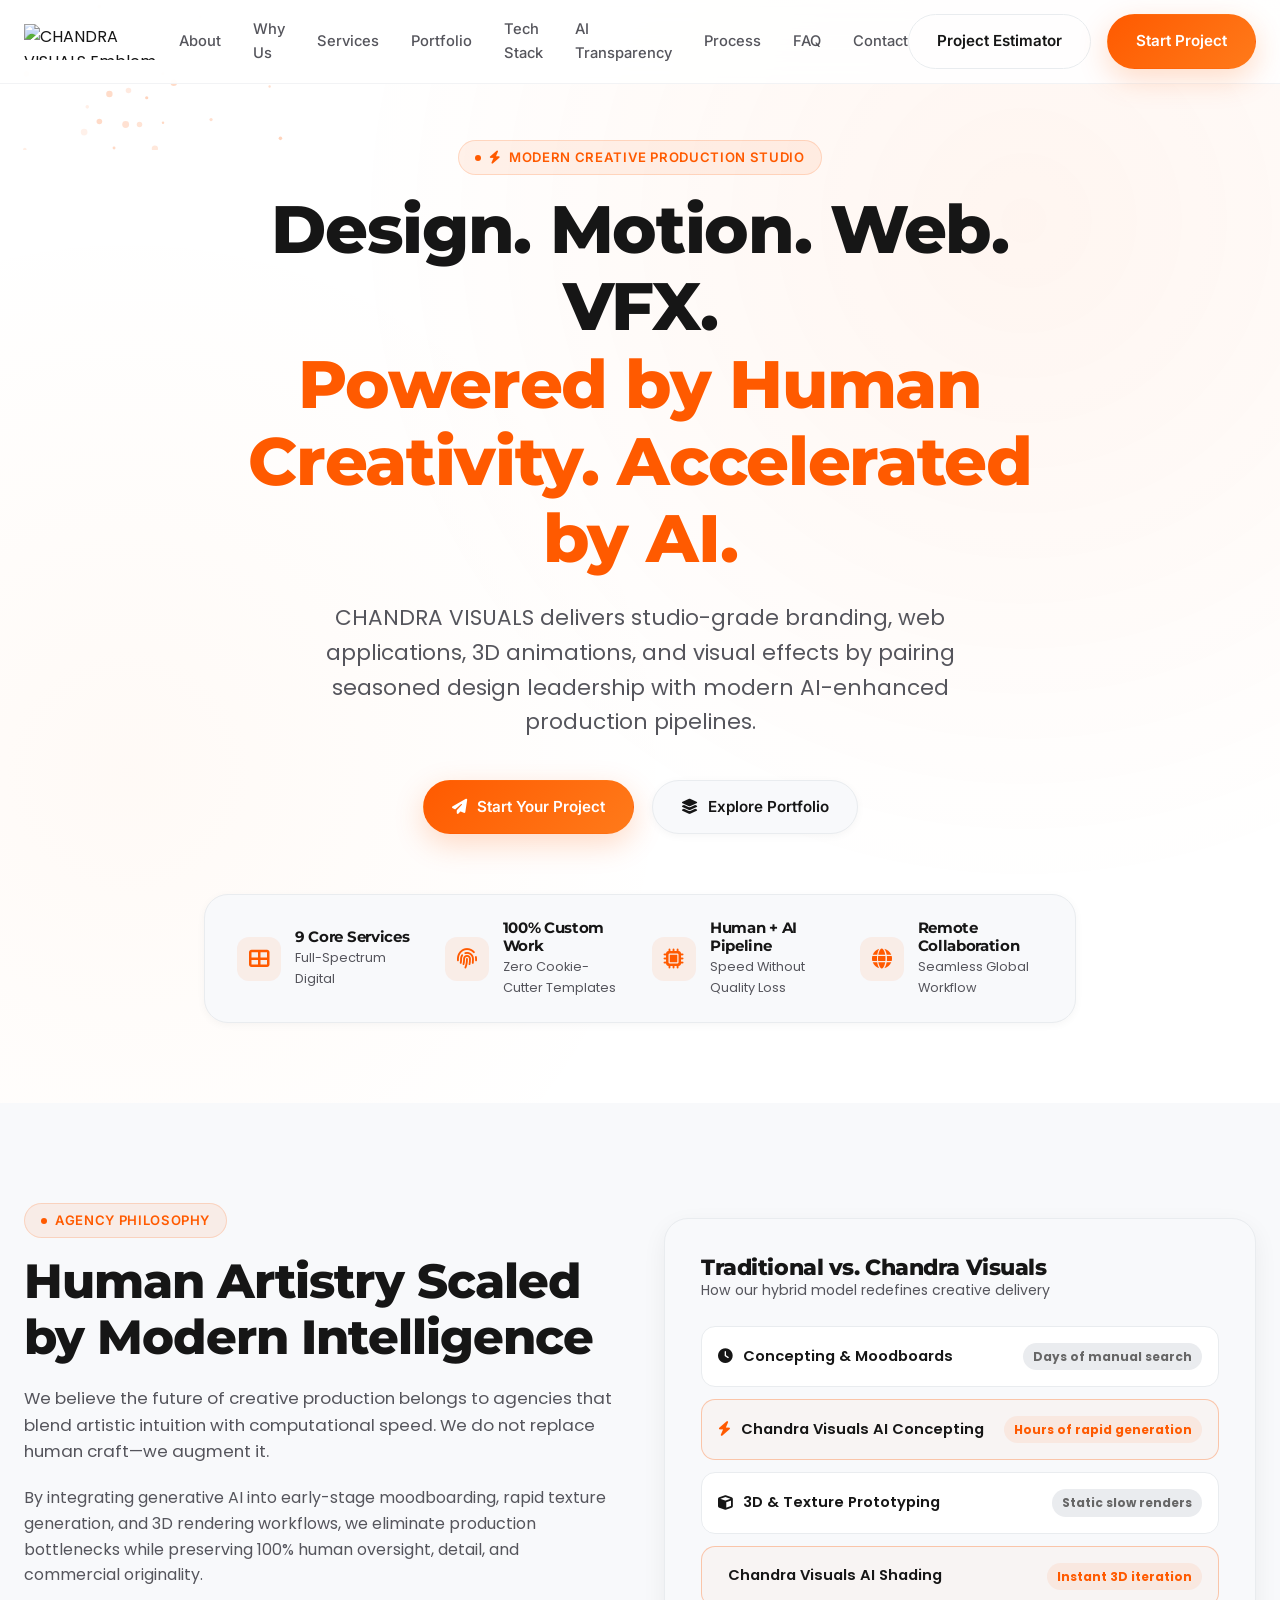
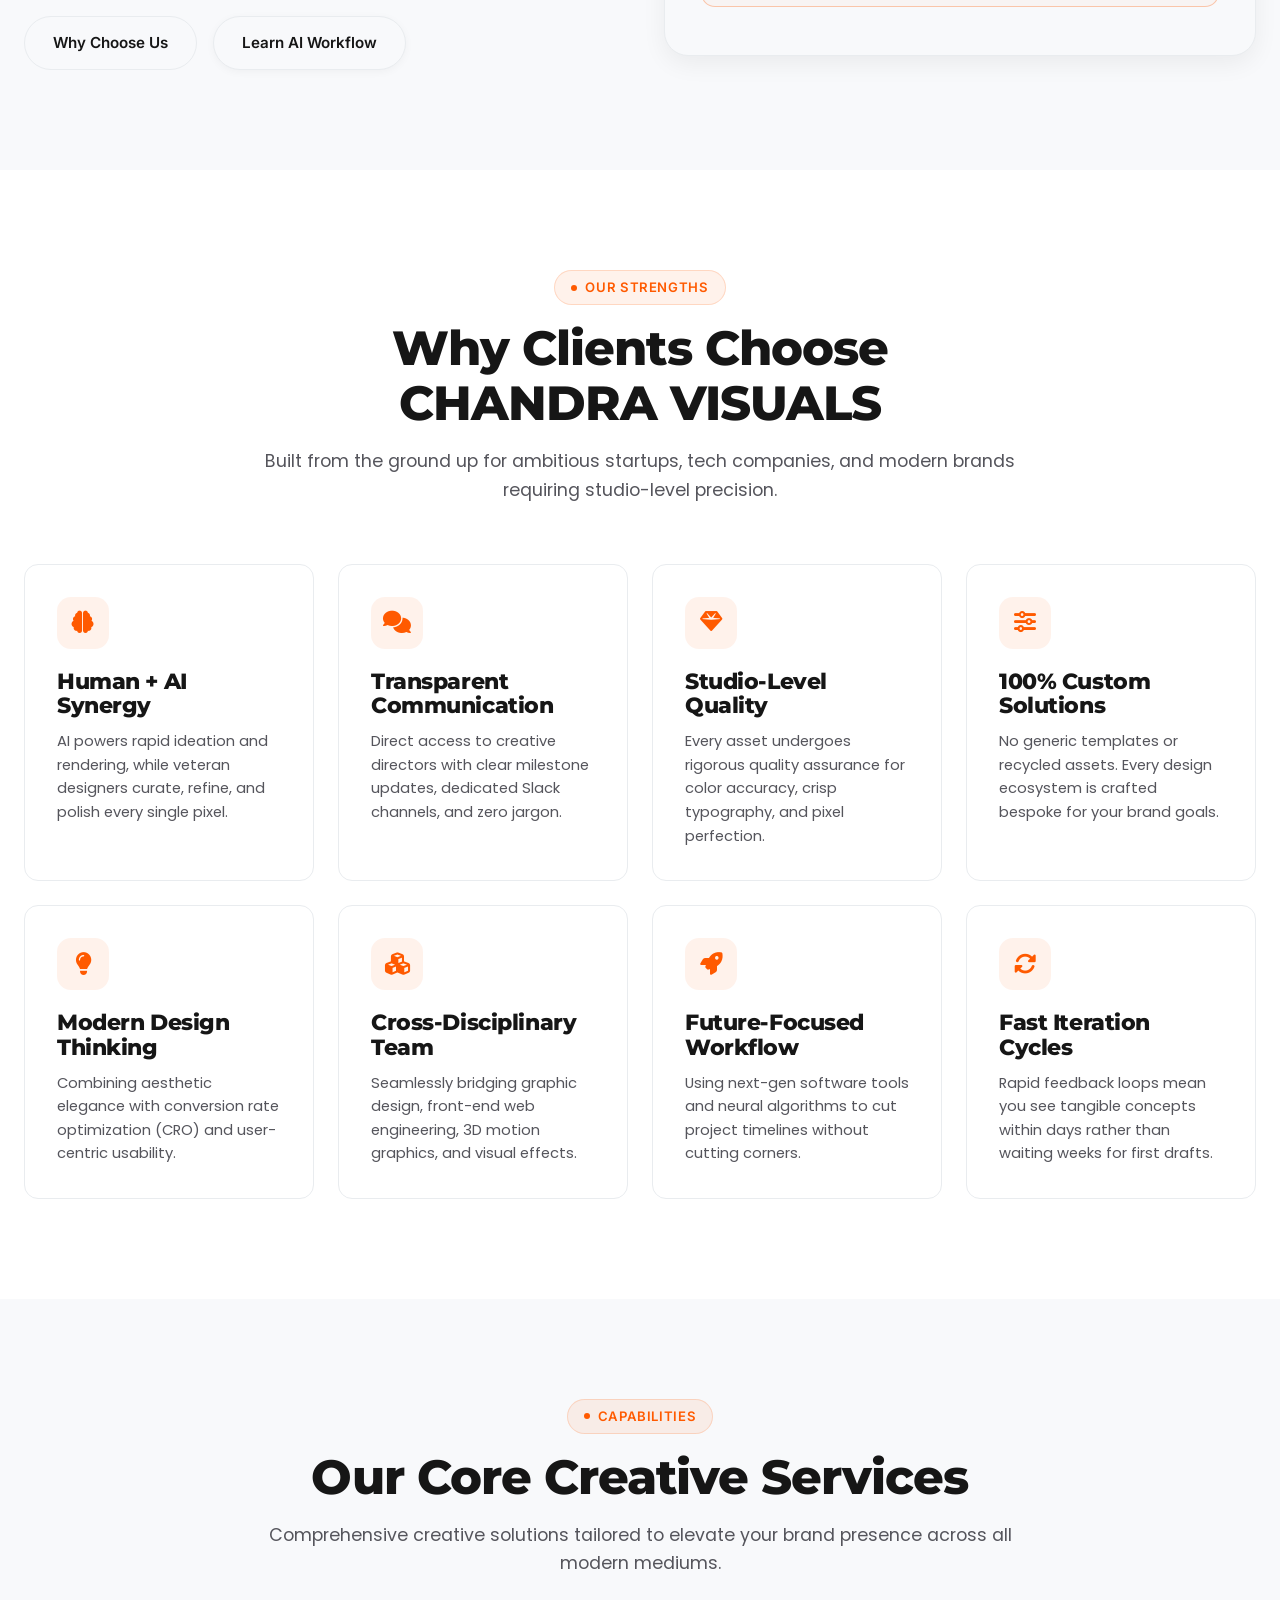
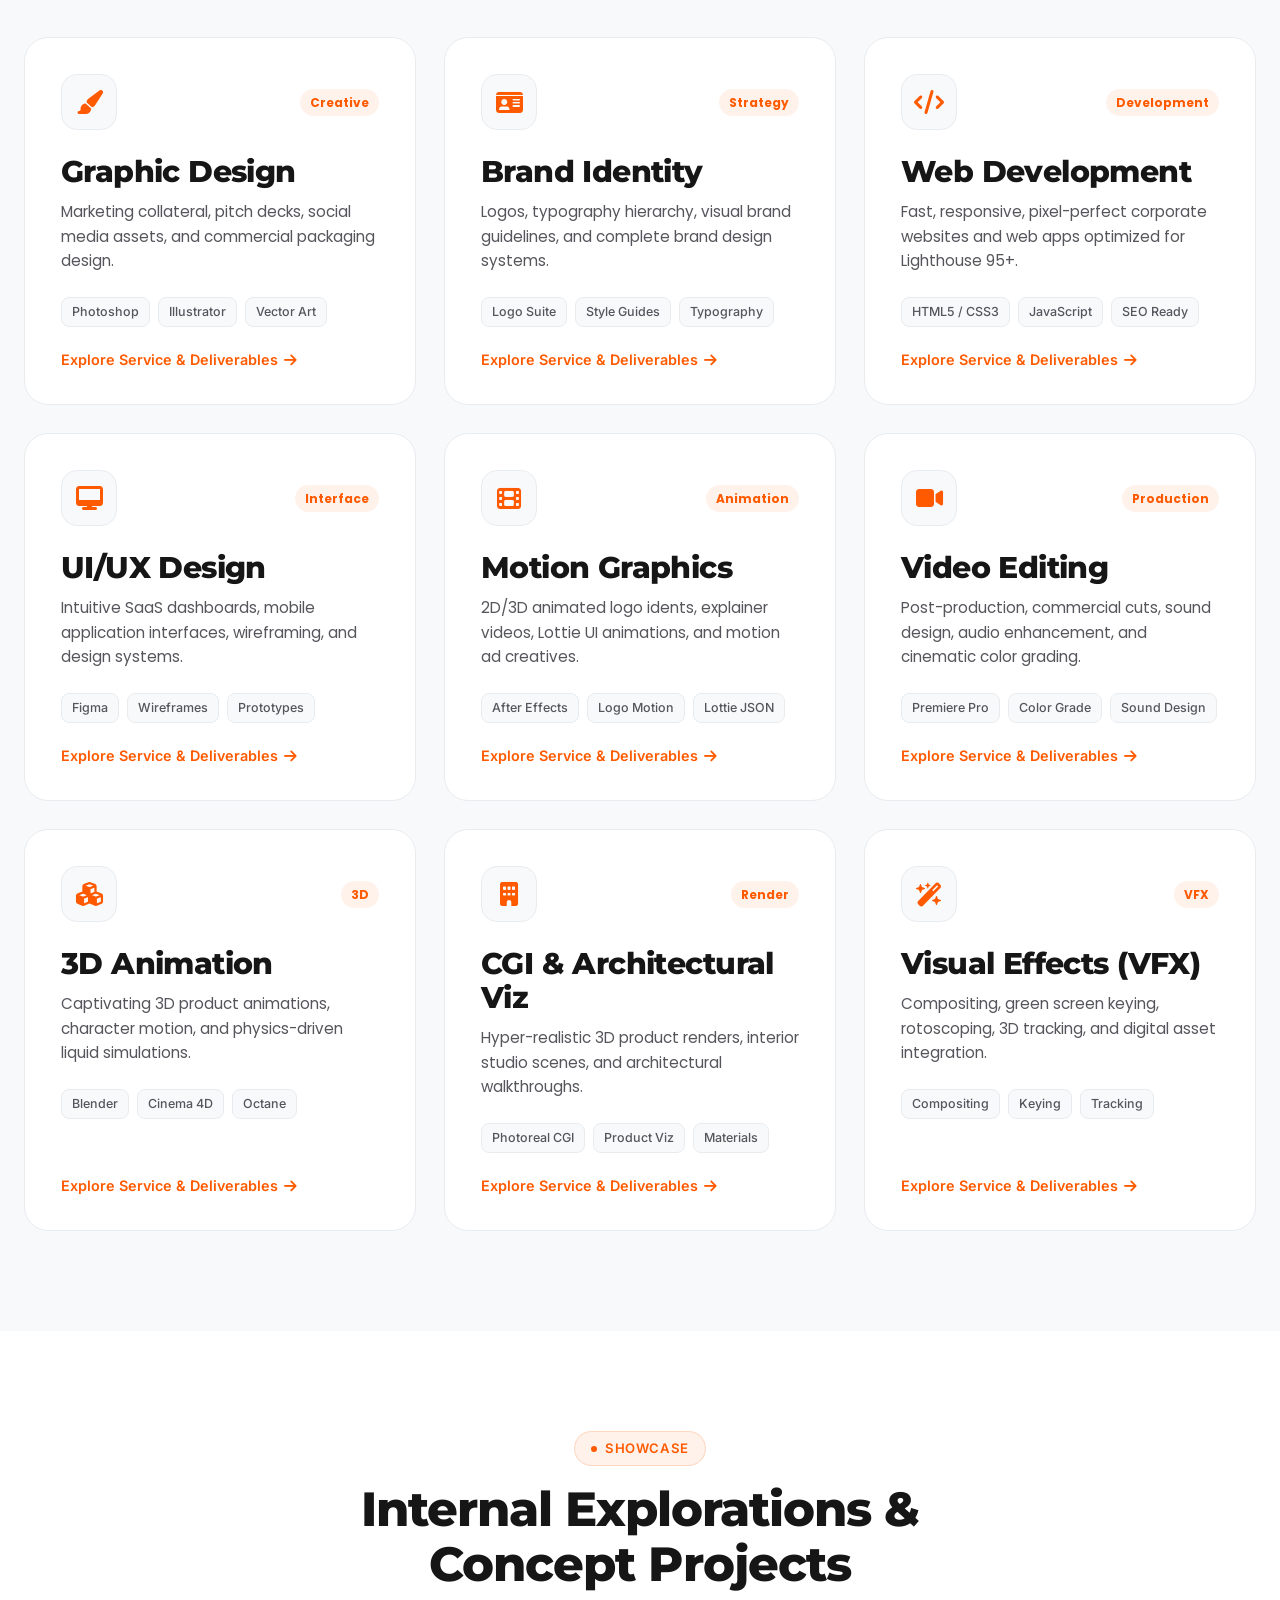
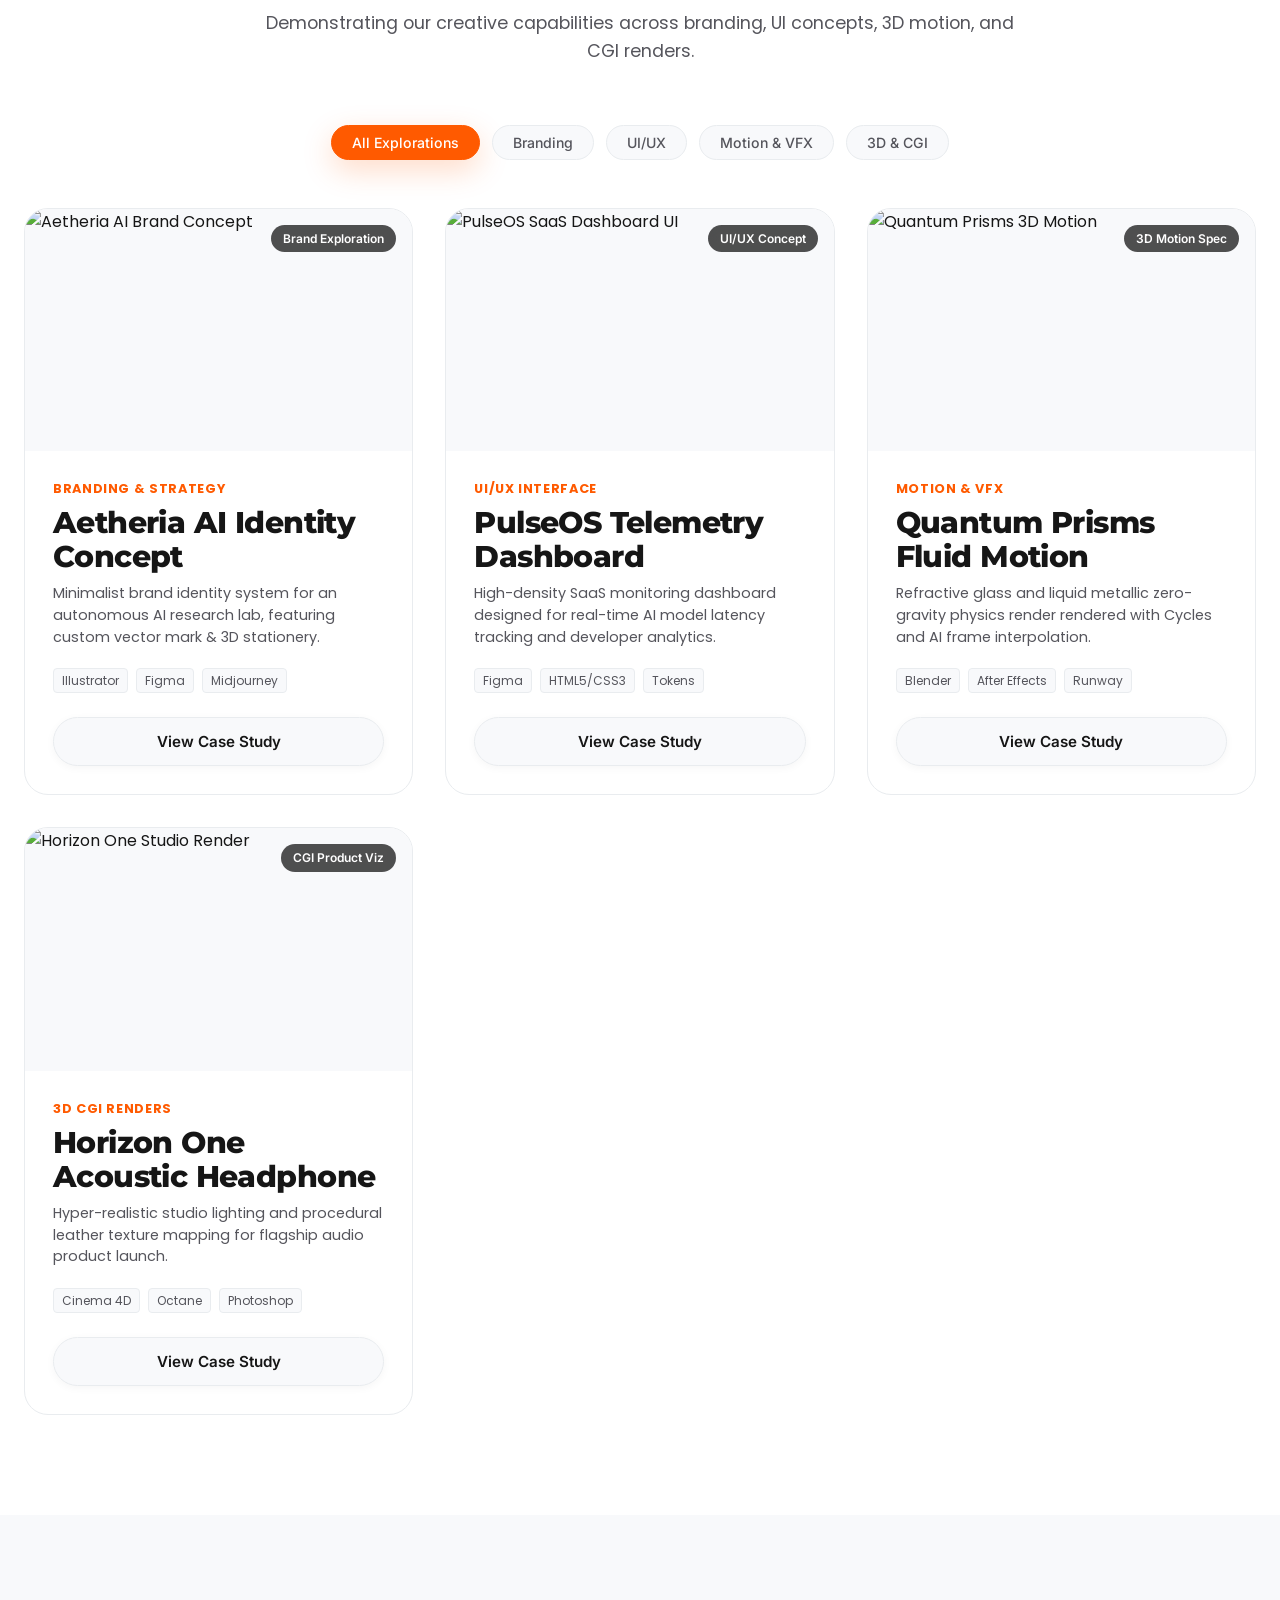
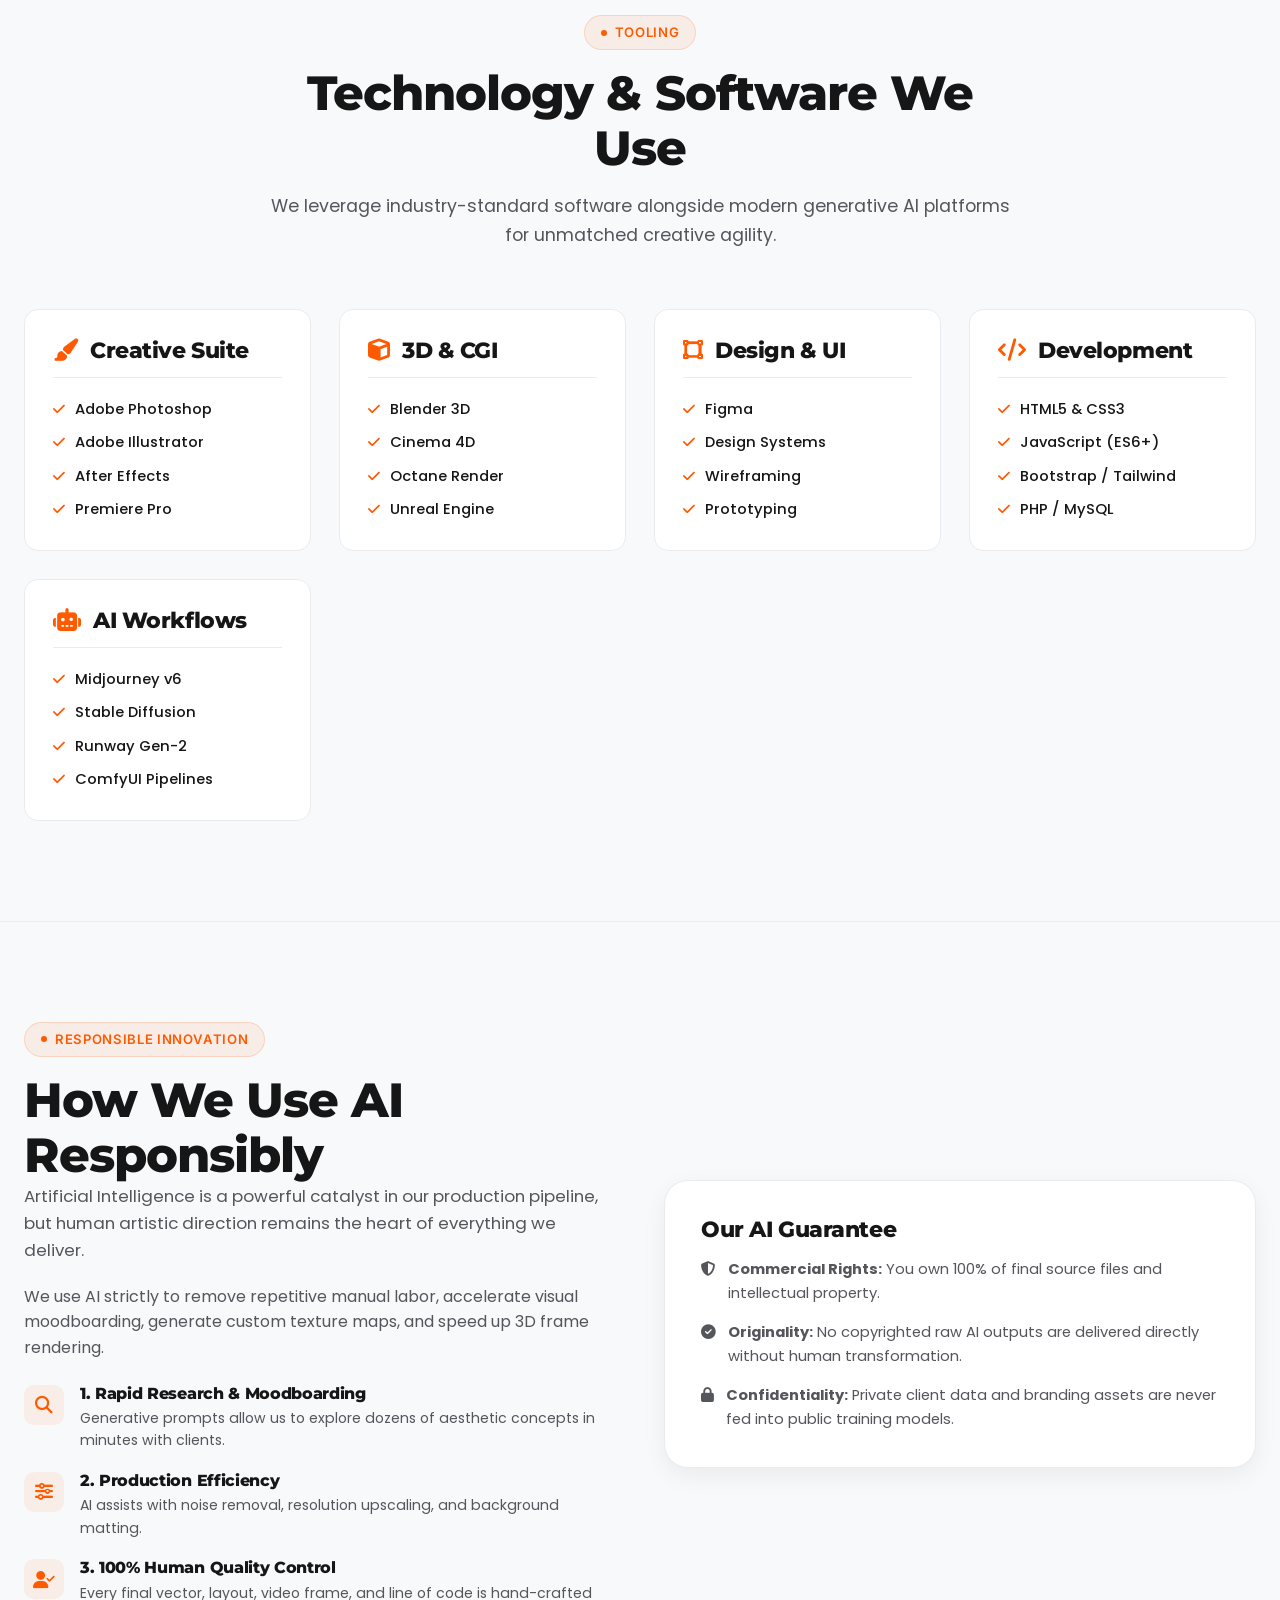
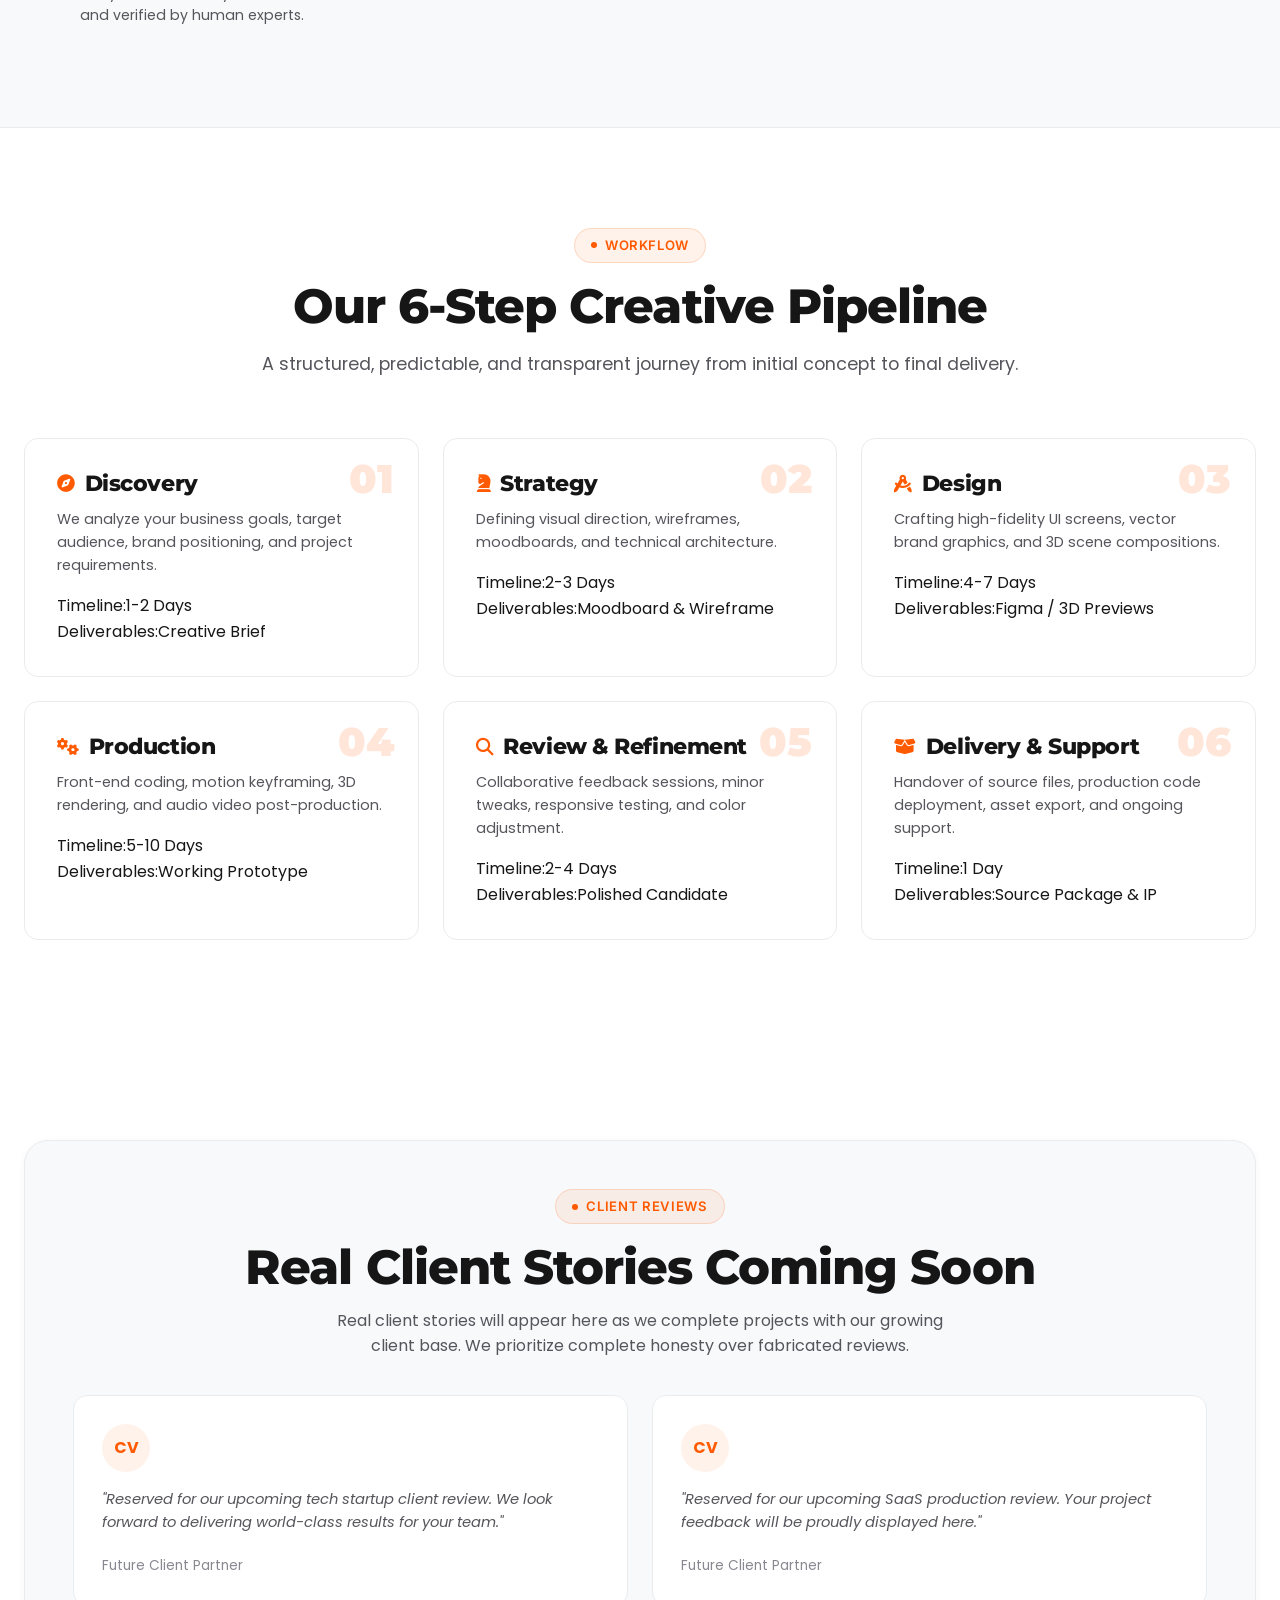
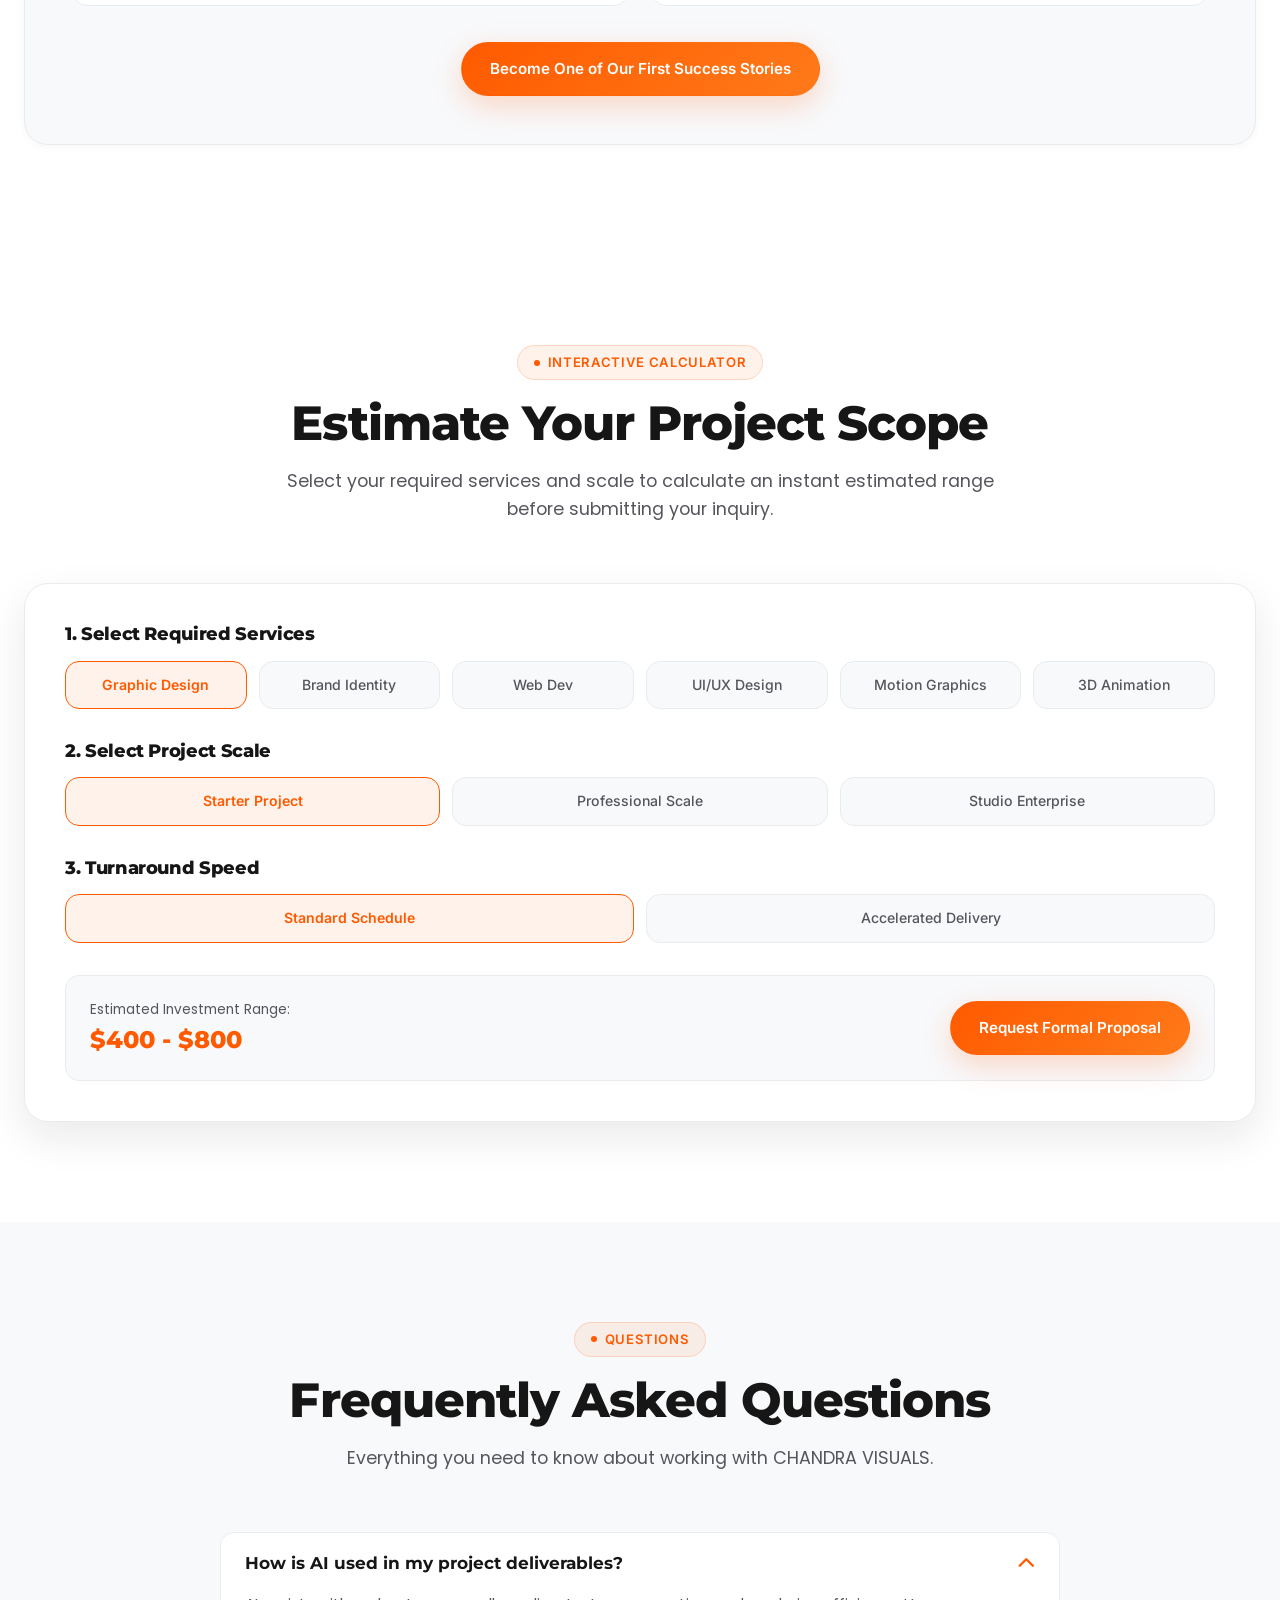
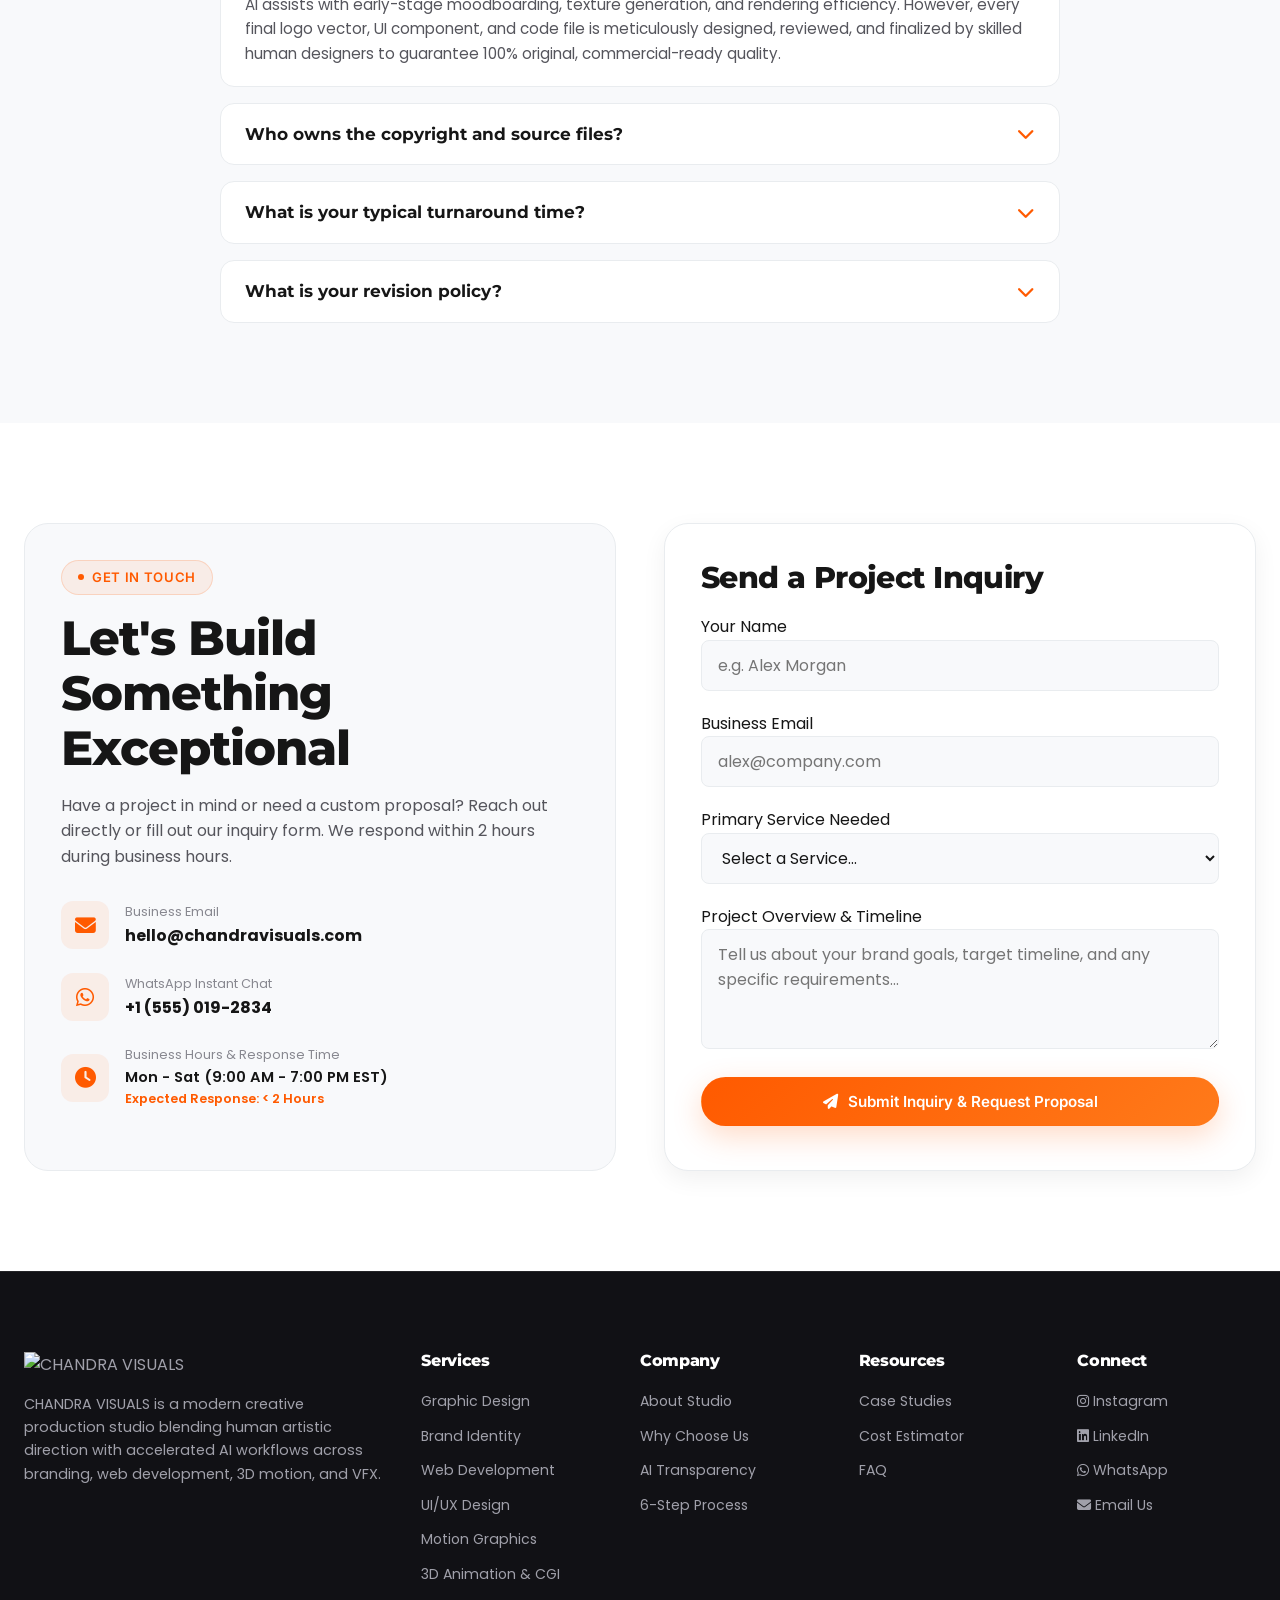
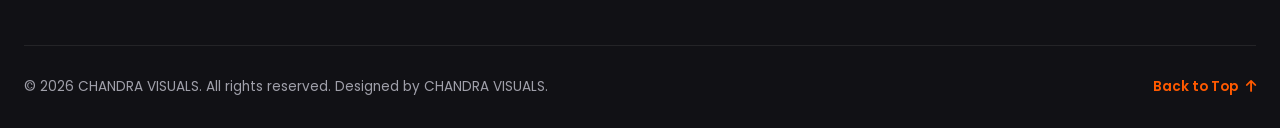
==== index.html @ 26864be1 "Add files via upload" ====
<!DOCTYPE html>
<html lang="en">
<head>
  <meta charset="UTF-8">
  <meta name="viewport" content="width=device-width, initial-scale=1.0">
  <title>CHANDRA VISUALS | Premium AI-Powered Creative Agency & Digital Production</title>
  <meta name="description" content="CHANDRA VISUALS is a modern creative production company combining human expertise with AI-enhanced workflows in Graphic Design, Branding, Web Development, UI/UX, Motion Graphics, Video Editing, 3D Animation, CGI, and VFX.">
  <meta name="keywords" content="Creative Agency, AI Creative Studio, Graphic Design, Brand Identity, Web Development, UI UX Design, Motion Graphics, 3D Animation, CGI, VFX">
  <meta name="author" content="CHANDRA VISUALS">

  <!-- Open Graph / Social Meta -->
  <meta property="og:type" content="website">
  <meta property="og:title" content="CHANDRA VISUALS | Premium AI-Powered Creative Studio">
  <meta property="og:description" content="Design. Motion. Web. VFX. Powered by Human Creativity. Accelerated by AI.">
  <meta property="og:url" content="https://chandravisuals.com/">

  <!-- FontAwesome Icons -->
  <link rel="stylesheet" href="https://cdnjs.cloudflare.com/ajax/libs/font-awesome/6.5.1/css/all.min.css">
  
  <!-- Main Stylesheet -->
  <link rel="stylesheet" href="styles.css">

  <!-- Schema.org Structured Data -->
  <script type="application/ld+json">
  {
    "@context": "https://schema.org",
    "@type": "ProfessionalService",
    "name": "CHANDRA VISUALS",
    "url": "https://chandravisuals.com/",
    "logo": "logo/chandra_visuals_logo_emblem.svg",
    "description": "Modern AI-powered creative agency specializing in Branding, Graphic Design, Web Development, UI/UX, Motion Graphics, Video Editing, 3D Animation, CGI, and VFX.",
    "sameAs": [
      "https://instagram.com/chandravisuals",
      "https://linkedin.com/company/chandravisuals"
    ]
  }
  </script>
</head>
<body>

  <!-- Branded Preloader -->
  <div id="preloader">
    <div class="preloader-logo">
      <img src="logo/chandra_visuals_logo_horizontal.svg" alt="CHANDRA VISUALS" height="42">
    </div>
    <div class="preloader-spinner"></div>
    <p class="preloader-msg">Crafting Visual Excellence...</p>
  </div>

  <!-- Header & Navigation Bar -->
  <header class="navbar">
    <div class="container nav-container">
      <!-- Logo Only (Emblem Icon - No Wordmark) -->
      <a href="#hero" class="brand-logo" aria-label="CHANDRA VISUALS Home">
        <img src="logo/chandra_visuals_logo_emblem.svg" alt="CHANDRA VISUALS Emblem" height="40">
      </a>
      <nav class="nav-links">
        <a href="#about" class="nav-link">About</a>
        <a href="#why-us" class="nav-link">Why Us</a>
        <a href="#services" class="nav-link">Services</a>
        <a href="#portfolio" class="nav-link">Portfolio</a>
        <a href="#tech-stack" class="nav-link">Tech Stack</a>
        <a href="#ai-workflow" class="nav-link">AI Transparency</a>
        <a href="#process" class="nav-link">Process</a>
        <a href="#faq" class="nav-link">FAQ</a>
        <a href="#contact" class="nav-link">Contact</a>
      </nav>
      <div class="nav-actions">
        <a href="#estimator" class="btn btn-outline">Project Estimator</a>
        <a href="#contact" class="btn btn-primary">Start Project</a>
        <button class="mobile-toggle" aria-label="Toggle Navigation Menu">
          <i class="fas fa-bars"></i>
        </button>
      </div>
    </div>
  </header>

  <!-- Mobile Drawer -->
  <div class="mobile-drawer">
    <div class="drawer-content">
      <div class="drawer-header">
        <img src="logo/chandra_visuals_logo_emblem.svg" alt="CHANDRA VISUALS Emblem" height="36">
        <button class="drawer-close" aria-label="Close Menu">&times;</button>
      </div>
      <div class="drawer-nav">
        <a href="#hero">Home</a>
        <a href="#about">About Studio</a>
        <a href="#services">Services</a>
        <a href="#portfolio">Portfolio & Case Studies</a>
        <a href="#tech-stack">Technology We Use</a>
        <a href="#why-us">Why Choose Us</a>
        <a href="#ai-workflow">AI & Human Workflow</a>
        <a href="#process">6-Step Process</a>
        <a href="#estimator">Cost Estimator</a>
        <a href="#faq">FAQ</a>
        <a href="#contact">Contact Us</a>
      </div>
      <div>
        <a href="#contact" class="btn btn-primary" style="width:100%;">Book Discovery Call</a>
      </div>
    </div>
  </div>

  <!-- Hero Section -->
  <section id="hero" class="hero-section">
    <canvas id="heroCanvas" class="hero-canvas"></canvas>
    <div class="container hero-content">
      <span class="section-tag"><i class="fas fa-bolt me-1"></i> Modern Creative Production Studio</span>
      <h1 class="hero-title">
        Design. Motion. Web. VFX.
        <span class="headline-accent">Powered by Human Creativity. Accelerated by AI.</span>
      </h1>
      <p class="hero-subtitle">
        CHANDRA VISUALS delivers studio-grade branding, web applications, 3D animations, and visual effects by pairing seasoned design leadership with modern AI-enhanced production pipelines.
      </p>
      <div class="hero-ctas">
        <a href="#contact" class="btn btn-primary"><i class="fas fa-paper-plane"></i> Start Your Project</a>
        <a href="#portfolio" class="btn btn-secondary"><i class="fas fa-layer-group"></i> Explore Portfolio</a>
      </div>

      <!-- Authentic Operational Highlights Bar -->
      <div class="highlights-bar">
        <div class="highlight-item">
          <div class="highlight-icon"><i class="fas fa-th-large"></i></div>
          <div class="highlight-text">
            <h5>9 Core Services</h5>
            <p>Full-Spectrum Digital</p>
          </div>
        </div>
        <div class="highlight-item">
          <div class="highlight-icon"><i class="fas fa-fingerprint"></i></div>
          <div class="highlight-text">
            <h5>100% Custom Work</h5>
            <p>Zero Cookie-Cutter Templates</p>
          </div>
        </div>
        <div class="highlight-item">
          <div class="highlight-icon"><i class="fas fa-microchip"></i></div>
          <div class="highlight-text">
            <h5>Human + AI Pipeline</h5>
            <p>Speed Without Quality Loss</p>
          </div>
        </div>
        <div class="highlight-item">
          <div class="highlight-icon"><i class="fas fa-globe"></i></div>
          <div class="highlight-text">
            <h5>Remote Collaboration</h5>
            <p>Seamless Global Workflow</p>
          </div>
        </div>
      </div>
    </div>
  </section>

  <!-- Company Intro & Philosophy -->
  <section id="about" style="background:var(--surface);">
    <div class="container">
      <div class="intro-grid">
        <div>
          <span class="section-tag">Agency Philosophy</span>
          <h2 style="margin-bottom:20px;">Human Artistry Scaled by Modern Intelligence</h2>
          <p style="color:var(--text-secondary); margin-bottom:20px; font-size:1.05rem;">
            We believe the future of creative production belongs to agencies that blend artistic intuition with computational speed. We do not replace human craft—we augment it.
          </p>
          <p style="color:var(--text-secondary); margin-bottom:28px;">
            By integrating generative AI into early-stage moodboarding, rapid texture generation, and 3D rendering workflows, we eliminate production bottlenecks while preserving 100% human oversight, detail, and commercial originality.
          </p>
          <div style="display:flex; gap:16px; flex-wrap:wrap;">
            <a href="#why-us" class="btn btn-outline">Why Choose Us</a>
            <a href="#ai-workflow" class="btn btn-secondary">Learn AI Workflow</a>
          </div>
        </div>
        <div class="intro-card-comparison">
          <div class="comparison-header">
            <h4>Traditional vs. Chandra Visuals</h4>
            <p style="color:var(--text-secondary); font-size:0.88rem;">How our hybrid model redefines creative delivery</p>
          </div>
          <div class="comparison-row">
            <div class="comparison-label">
              <i class="fas fa-clock text-muted"></i>
              <span>Concepting & Moodboards</span>
            </div>
            <span class="badge-tag old">Days of manual search</span>
          </div>
          <div class="comparison-row highlighted">
            <div class="comparison-label">
              <i class="fas fa-bolt" style="color:var(--primary)"></i>
              <span>Chandra Visuals AI Concepting</span>
            </div>
            <span class="badge-tag new">Hours of rapid generation</span>
          </div>
          <div class="comparison-row">
            <div class="comparison-label">
              <i class="fas fa-cube text-muted"></i>
              <span>3D & Texture Prototyping</span>
            </div>
            <span class="badge-tag old">Static slow renders</span>
          </div>
          <div class="comparison-row highlighted">
            <div class="comparison-label">
              <i class="fas fa-sparkles" style="color:var(--primary)"></i>
              <span>Chandra Visuals AI Shading</span>
            </div>
            <span class="badge-tag new">Instant 3D iteration</span>
          </div>
        </div>
      </div>
    </div>
  </section>

  <!-- Why Choose CHANDRA VISUALS -->
  <section id="why-us">
    <div class="container">
      <div class="section-header">
        <span class="section-tag">Our Strengths</span>
        <h2>Why Clients Choose CHANDRA VISUALS</h2>
        <p>Built from the ground up for ambitious startups, tech companies, and modern brands requiring studio-level precision.</p>
      </div>

      <div class="why-grid">
        <div class="why-card">
          <div class="why-icon"><i class="fas fa-brain"></i></div>
          <h4>Human + AI Synergy</h4>
          <p>AI powers rapid ideation and rendering, while veteran designers curate, refine, and polish every single pixel.</p>
        </div>
        <div class="why-card">
          <div class="why-icon"><i class="fas fa-comments"></i></div>
          <h4>Transparent Communication</h4>
          <p>Direct access to creative directors with clear milestone updates, dedicated Slack channels, and zero jargon.</p>
        </div>
        <div class="why-card">
          <div class="why-icon"><i class="fas fa-gem"></i></div>
          <h4>Studio-Level Quality</h4>
          <p>Every asset undergoes rigorous quality assurance for color accuracy, crisp typography, and pixel perfection.</p>
        </div>
        <div class="why-card">
          <div class="why-icon"><i class="fas fa-sliders-h"></i></div>
          <h4>100% Custom Solutions</h4>
          <p>No generic templates or recycled assets. Every design ecosystem is crafted bespoke for your brand goals.</p>
        </div>
        <div class="why-card">
          <div class="why-icon"><i class="fas fa-lightbulb"></i></div>
          <h4>Modern Design Thinking</h4>
          <p>Combining aesthetic elegance with conversion rate optimization (CRO) and user-centric usability.</p>
        </div>
        <div class="why-card">
          <div class="why-icon"><i class="fas fa-cubes"></i></div>
          <h4>Cross-Disciplinary Team</h4>
          <p>Seamlessly bridging graphic design, front-end web engineering, 3D motion graphics, and visual effects.</p>
        </div>
        <div class="why-card">
          <div class="why-icon"><i class="fas fa-rocket"></i></div>
          <h4>Future-Focused Workflow</h4>
          <p>Using next-gen software tools and neural algorithms to cut project timelines without cutting corners.</p>
        </div>
        <div class="why-card">
          <div class="why-icon"><i class="fas fa-sync-alt"></i></div>
          <h4>Fast Iteration Cycles</h4>
          <p>Rapid feedback loops mean you see tangible concepts within days rather than waiting weeks for first drafts.</p>
        </div>
      </div>
    </div>
  </section>

  <!-- Services Section -->
  <section id="services" style="background:var(--surface);">
    <div class="container">
      <div class="section-header">
        <span class="section-tag">Capabilities</span>
        <h2>Our Core Creative Services</h2>
        <p>Comprehensive creative solutions tailored to elevate your brand presence across all modern mediums.</p>
      </div>

      <div class="services-grid">
        <div class="service-card">
          <div>
            <div class="service-icon-wrapper">
              <div class="service-icon"><i class="fas fa-paint-brush"></i></div>
              <span class="badge-tag new">Creative</span>
            </div>
            <h3>Graphic Design</h3>
            <p>Marketing collateral, pitch decks, social media assets, and commercial packaging design.</p>
            <div class="service-tags">
              <span class="service-tag">Photoshop</span>
              <span class="service-tag">Illustrator</span>
              <span class="service-tag">Vector Art</span>
            </div>
          </div>
          <button class="service-link" data-service="graphic-design">
            Explore Service & Deliverables <i class="fas fa-arrow-right"></i>
          </button>
        </div>

        <div class="service-card">
          <div>
            <div class="service-icon-wrapper">
              <div class="service-icon"><i class="fas fa-id-card"></i></div>
              <span class="badge-tag new">Strategy</span>
            </div>
            <h3>Brand Identity</h3>
            <p>Logos, typography hierarchy, visual brand guidelines, and complete brand design systems.</p>
            <div class="service-tags">
              <span class="service-tag">Logo Suite</span>
              <span class="service-tag">Style Guides</span>
              <span class="service-tag">Typography</span>
            </div>
          </div>
          <button class="service-link" data-service="brand-identity">
            Explore Service & Deliverables <i class="fas fa-arrow-right"></i>
          </button>
        </div>

        <div class="service-card">
          <div>
            <div class="service-icon-wrapper">
              <div class="service-icon"><i class="fas fa-code"></i></div>
              <span class="badge-tag new">Development</span>
            </div>
            <h3>Web Development</h3>
            <p>Fast, responsive, pixel-perfect corporate websites and web apps optimized for Lighthouse 95+.</p>
            <div class="service-tags">
              <span class="service-tag">HTML5 / CSS3</span>
              <span class="service-tag">JavaScript</span>
              <span class="service-tag">SEO Ready</span>
            </div>
          </div>
          <button class="service-link" data-service="web-development">
            Explore Service & Deliverables <i class="fas fa-arrow-right"></i>
          </button>
        </div>

        <div class="service-card">
          <div>
            <div class="service-icon-wrapper">
              <div class="service-icon"><i class="fas fa-desktop"></i></div>
              <span class="badge-tag new">Interface</span>
            </div>
            <h3>UI/UX Design</h3>
            <p>Intuitive SaaS dashboards, mobile application interfaces, wireframing, and design systems.</p>
            <div class="service-tags">
              <span class="service-tag">Figma</span>
              <span class="service-tag">Wireframes</span>
              <span class="service-tag">Prototypes</span>
            </div>
          </div>
          <button class="service-link" data-service="ui-ux">
            Explore Service & Deliverables <i class="fas fa-arrow-right"></i>
          </button>
        </div>

        <div class="service-card">
          <div>
            <div class="service-icon-wrapper">
              <div class="service-icon"><i class="fas fa-film"></i></div>
              <span class="badge-tag new">Animation</span>
            </div>
            <h3>Motion Graphics</h3>
            <p>2D/3D animated logo idents, explainer videos, Lottie UI animations, and motion ad creatives.</p>
            <div class="service-tags">
              <span class="service-tag">After Effects</span>
              <span class="service-tag">Logo Motion</span>
              <span class="service-tag">Lottie JSON</span>
            </div>
          </div>
          <button class="service-link" data-service="motion-graphics">
            Explore Service & Deliverables <i class="fas fa-arrow-right"></i>
          </button>
        </div>

        <div class="service-card">
          <div>
            <div class="service-icon-wrapper">
              <div class="service-icon"><i class="fas fa-video"></i></div>
              <span class="badge-tag new">Production</span>
            </div>
            <h3>Video Editing</h3>
            <p>Post-production, commercial cuts, sound design, audio enhancement, and cinematic color grading.</p>
            <div class="service-tags">
              <span class="service-tag">Premiere Pro</span>
              <span class="service-tag">Color Grade</span>
              <span class="service-tag">Sound Design</span>
            </div>
          </div>
          <button class="service-link" data-service="video-editing">
            Explore Service & Deliverables <i class="fas fa-arrow-right"></i>
          </button>
        </div>

        <div class="service-card">
          <div>
            <div class="service-icon-wrapper">
              <div class="service-icon"><i class="fas fa-cubes"></i></div>
              <span class="badge-tag new">3D</span>
            </div>
            <h3>3D Animation</h3>
            <p>Captivating 3D product animations, character motion, and physics-driven liquid simulations.</p>
            <div class="service-tags">
              <span class="service-tag">Blender</span>
              <span class="service-tag">Cinema 4D</span>
              <span class="service-tag">Octane</span>
            </div>
          </div>
          <button class="service-link" data-service="3d-animation">
            Explore Service & Deliverables <i class="fas fa-arrow-right"></i>
          </button>
        </div>

        <div class="service-card">
          <div>
            <div class="service-icon-wrapper">
              <div class="service-icon"><i class="fas fa-building"></i></div>
              <span class="badge-tag new">Render</span>
            </div>
            <h3>CGI & Architectural Viz</h3>
            <p>Hyper-realistic 3D product renders, interior studio scenes, and architectural walkthroughs.</p>
            <div class="service-tags">
              <span class="service-tag">Photoreal CGI</span>
              <span class="service-tag">Product Viz</span>
              <span class="service-tag">Materials</span>
            </div>
          </div>
          <button class="service-link" data-service="cgi">
            Explore Service & Deliverables <i class="fas fa-arrow-right"></i>
          </button>
        </div>

        <div class="service-card">
          <div>
            <div class="service-icon-wrapper">
              <div class="service-icon"><i class="fas fa-wand-magic-sparkles"></i></div>
              <span class="badge-tag new">VFX</span>
            </div>
            <h3>Visual Effects (VFX)</h3>
            <p>Compositing, green screen keying, rotoscoping, 3D tracking, and digital asset integration.</p>
            <div class="service-tags">
              <span class="service-tag">Compositing</span>
              <span class="service-tag">Keying</span>
              <span class="service-tag">Tracking</span>
            </div>
          </div>
          <button class="service-link" data-service="vfx">
            Explore Service & Deliverables <i class="fas fa-arrow-right"></i>
          </button>
        </div>
      </div>
    </div>
  </section>

  <!-- Featured Portfolio Showcase -->
  <section id="portfolio">
    <div class="container">
      <div class="section-header">
        <span class="section-tag">Showcase</span>
        <h2>Internal Explorations & Concept Projects</h2>
        <p>Demonstrating our creative capabilities across branding, UI concepts, 3D motion, and CGI renders.</p>
      </div>

      <div class="portfolio-filter">
        <button class="filter-btn active" data-filter="all">All Explorations</button>
        <button class="filter-btn" data-filter="branding">Branding</button>
        <button class="filter-btn" data-filter="ui">UI/UX</button>
        <button class="filter-btn" data-filter="motion">Motion & VFX</button>
        <button class="filter-btn" data-filter="cgi">3D & CGI</button>
      </div>

      <div class="portfolio-grid">
        <div class="portfolio-card" data-category="branding">
          <div class="portfolio-thumb">
            <img src="assets/brand_identity.jpg" alt="Aetheria AI Brand Concept" loading="lazy">
            <span class="type-badge">Brand Exploration</span>
          </div>
          <div class="portfolio-details">
            <div>
              <div class="portfolio-category">Branding & Strategy</div>
              <h3 class="portfolio-title">Aetheria AI Identity Concept</h3>
              <p class="portfolio-desc">Minimalist brand identity system for an autonomous AI research lab, featuring custom vector mark & 3D stationery.</p>
              <div class="portfolio-tools">
                <span class="tool-chip">Illustrator</span>
                <span class="tool-chip">Figma</span>
                <span class="tool-chip">Midjourney</span>
              </div>
            </div>
            <button class="btn btn-secondary btn-case-study" data-case="brand-identity">View Case Study</button>
          </div>
        </div>

        <div class="portfolio-card" data-category="ui">
          <div class="portfolio-thumb">
            <img src="assets/ui_ux.jpg" alt="PulseOS SaaS Dashboard UI" loading="lazy">
            <span class="type-badge">UI/UX Concept</span>
          </div>
          <div class="portfolio-details">
            <div>
              <div class="portfolio-category">UI/UX Interface</div>
              <h3 class="portfolio-title">PulseOS Telemetry Dashboard</h3>
              <p class="portfolio-desc">High-density SaaS monitoring dashboard designed for real-time AI model latency tracking and developer analytics.</p>
              <div class="portfolio-tools">
                <span class="tool-chip">Figma</span>
                <span class="tool-chip">HTML5/CSS3</span>
                <span class="tool-chip">Tokens</span>
              </div>
            </div>
            <button class="btn btn-secondary btn-case-study" data-case="ui-ux">View Case Study</button>
          </div>
        </div>

        <div class="portfolio-card" data-category="motion">
          <div class="portfolio-thumb">
            <img src="assets/motion_vfx.jpg" alt="Quantum Prisms 3D Motion" loading="lazy">
            <span class="type-badge">3D Motion Spec</span>
          </div>
          <div class="portfolio-details">
            <div>
              <div class="portfolio-category">Motion & VFX</div>
              <h3 class="portfolio-title">Quantum Prisms Fluid Motion</h3>
              <p class="portfolio-desc">Refractive glass and liquid metallic zero-gravity physics render rendered with Cycles and AI frame interpolation.</p>
              <div class="portfolio-tools">
                <span class="tool-chip">Blender</span>
                <span class="tool-chip">After Effects</span>
                <span class="tool-chip">Runway</span>
              </div>
            </div>
            <button class="btn btn-secondary btn-case-study" data-case="motion-vfx">View Case Study</button>
          </div>
        </div>

        <div class="portfolio-card" data-category="cgi">
          <div class="portfolio-thumb">
            <img src="assets/cgi_archviz.jpg" alt="Horizon One Studio Render" loading="lazy">
            <span class="type-badge">CGI Product Viz</span>
          </div>
          <div class="portfolio-details">
            <div>
              <div class="portfolio-category">3D CGI Renders</div>
              <h3 class="portfolio-title">Horizon One Acoustic Headphone</h3>
              <p class="portfolio-desc">Hyper-realistic studio lighting and procedural leather texture mapping for flagship audio product launch.</p>
              <div class="portfolio-tools">
                <span class="tool-chip">Cinema 4D</span>
                <span class="tool-chip">Octane</span>
                <span class="tool-chip">Photoshop</span>
              </div>
            </div>
            <button class="btn btn-secondary btn-case-study" data-case="cgi-archviz">View Case Study</button>
          </div>
        </div>
      </div>
    </div>
  </section>

  <!-- Technology We Use -->
  <section id="tech-stack" style="background:var(--surface);">
    <div class="container">
      <div class="section-header">
        <span class="section-tag">Tooling</span>
        <h2>Technology & Software We Use</h2>
        <p>We leverage industry-standard software alongside modern generative AI platforms for unmatched creative agility.</p>
      </div>

      <div class="tech-groups">
        <div class="tech-card">
          <div class="tech-card-header">
            <i class="fas fa-paint-brush"></i>
            <h4>Creative Suite</h4>
          </div>
          <div class="tech-list">
            <div class="tech-item"><i class="fas fa-check"></i> Adobe Photoshop</div>
            <div class="tech-item"><i class="fas fa-check"></i> Adobe Illustrator</div>
            <div class="tech-item"><i class="fas fa-check"></i> After Effects</div>
            <div class="tech-item"><i class="fas fa-check"></i> Premiere Pro</div>
          </div>
        </div>

        <div class="tech-card">
          <div class="tech-card-header">
            <i class="fas fa-cube"></i>
            <h4>3D & CGI</h4>
          </div>
          <div class="tech-list">
            <div class="tech-item"><i class="fas fa-check"></i> Blender 3D</div>
            <div class="tech-item"><i class="fas fa-check"></i> Cinema 4D</div>
            <div class="tech-item"><i class="fas fa-check"></i> Octane Render</div>
            <div class="tech-item"><i class="fas fa-check"></i> Unreal Engine</div>
          </div>
        </div>

        <div class="tech-card">
          <div class="tech-card-header">
            <i class="fas fa-vector-square"></i>
            <h4>Design & UI</h4>
          </div>
          <div class="tech-list">
            <div class="tech-item"><i class="fas fa-check"></i> Figma</div>
            <div class="tech-item"><i class="fas fa-check"></i> Design Systems</div>
            <div class="tech-item"><i class="fas fa-check"></i> Wireframing</div>
            <div class="tech-item"><i class="fas fa-check"></i> Prototyping</div>
          </div>
        </div>

        <div class="tech-card">
          <div class="tech-card-header">
            <i class="fas fa-code"></i>
            <h4>Development</h4>
          </div>
          <div class="tech-list">
            <div class="tech-item"><i class="fas fa-check"></i> HTML5 & CSS3</div>
            <div class="tech-item"><i class="fas fa-check"></i> JavaScript (ES6+)</div>
            <div class="tech-item"><i class="fas fa-check"></i> Bootstrap / Tailwind</div>
            <div class="tech-item"><i class="fas fa-check"></i> PHP / MySQL</div>
          </div>
        </div>

        <div class="tech-card">
          <div class="tech-card-header">
            <i class="fas fa-robot"></i>
            <h4>AI Workflows</h4>
          </div>
          <div class="tech-list">
            <div class="tech-item"><i class="fas fa-check"></i> Midjourney v6</div>
            <div class="tech-item"><i class="fas fa-check"></i> Stable Diffusion</div>
            <div class="tech-item"><i class="fas fa-check"></i> Runway Gen-2</div>
            <div class="tech-item"><i class="fas fa-check"></i> ComfyUI Pipelines</div>
          </div>
        </div>
      </div>
    </div>
  </section>

  <!-- AI Transparency Section -->
  <section id="ai-workflow" class="ai-section">
    <div class="container">
      <div class="ai-grid">
        <div>
          <span class="section-tag">Responsible Innovation</span>
          <h2>How We Use AI Responsibly</h2>
          <p style="color:var(--text-secondary); margin-bottom:20px; font-size:1.05rem;">
            Artificial Intelligence is a powerful catalyst in our production pipeline, but human artistic direction remains the heart of everything we deliver.
          </p>
          <p style="color:var(--text-secondary); margin-bottom:24px;">
            We use AI strictly to remove repetitive manual labor, accelerate visual moodboarding, generate custom texture maps, and speed up 3D frame rendering.
          </p>

          <div class="ai-pillar-list">
            <div class="ai-pillar-item">
              <div class="ai-pillar-icon"><i class="fas fa-search"></i></div>
              <div class="ai-pillar-content">
                <h5>1. Rapid Research & Moodboarding</h5>
                <p>Generative prompts allow us to explore dozens of aesthetic concepts in minutes with clients.</p>
              </div>
            </div>
            <div class="ai-pillar-item">
              <div class="ai-pillar-icon"><i class="fas fa-sliders-h"></i></div>
              <div class="ai-pillar-content">
                <h5>2. Production Efficiency</h5>
                <p>AI assists with noise removal, resolution upscaling, and background matting.</p>
              </div>
            </div>
            <div class="ai-pillar-item">
              <div class="ai-pillar-icon"><i class="fas fa-user-check"></i></div>
              <div class="ai-pillar-content">
                <h5>3. 100% Human Quality Control</h5>
                <p>Every final vector, layout, video frame, and line of code is hand-crafted and verified by human experts.</p>
              </div>
            </div>
          </div>
        </div>

        <div class="ai-card">
          <h4 style="margin-bottom:16px;">Our AI Guarantee</h4>
          <ul style="display:flex; flex-direction:column; gap:16px; color:var(--text-secondary); font-size:0.92rem;">
            <li style="display:flex; gap:12px;"><i class="fas fa-shield-alt text-primary" style="margin-top:4px;"></i> <span><strong>Commercial Rights:</strong> You own 100% of final source files and intellectual property.</span></li>
            <li style="display:flex; gap:12px;"><i class="fas fa-check-circle text-primary" style="margin-top:4px;"></i> <span><strong>Originality:</strong> No copyrighted raw AI outputs are delivered directly without human transformation.</span></li>
            <li style="display:flex; gap:12px;"><i class="fas fa-lock text-primary" style="margin-top:4px;"></i> <span><strong>Confidentiality:</strong> Private client data and branding assets are never fed into public training models.</span></li>
          </ul>
        </div>
      </div>
    </div>
  </section>

  <!-- 6-Step Creative Process -->
  <section id="process">
    <div class="container">
      <div class="section-header">
        <span class="section-tag">Workflow</span>
        <h2>Our 6-Step Creative Pipeline</h2>
        <p>A structured, predictable, and transparent journey from initial concept to final delivery.</p>
      </div>

      <div class="workflow-steps">
        <div class="step-card">
          <span class="step-number">01</span>
          <h4><i class="fas fa-compass"></i> Discovery</h4>
          <p>We analyze your business goals, target audience, brand positioning, and project requirements.</p>
          <div class="step-meta">
            <div class="step-meta-row"><span class="step-meta-label">Timeline:</span><span class="step-meta-val">1-2 Days</span></div>
            <div class="step-meta-row"><span class="step-meta-label">Deliverables:</span><span class="step-meta-val">Creative Brief</span></div>
          </div>
        </div>

        <div class="step-card">
          <span class="step-number">02</span>
          <h4><i class="fas fa-chess-knight"></i> Strategy</h4>
          <p>Defining visual direction, wireframes, moodboards, and technical architecture.</p>
          <div class="step-meta">
            <div class="step-meta-row"><span class="step-meta-label">Timeline:</span><span class="step-meta-val">2-3 Days</span></div>
            <div class="step-meta-row"><span class="step-meta-label">Deliverables:</span><span class="step-meta-val">Moodboard & Wireframe</span></div>
          </div>
        </div>

        <div class="step-card">
          <span class="step-number">03</span>
          <h4><i class="fas fa-drafting-compass"></i> Design</h4>
          <p>Crafting high-fidelity UI screens, vector brand graphics, and 3D scene compositions.</p>
          <div class="step-meta">
            <div class="step-meta-row"><span class="step-meta-label">Timeline:</span><span class="step-meta-val">4-7 Days</span></div>
            <div class="step-meta-row"><span class="step-meta-label">Deliverables:</span><span class="step-meta-val">Figma / 3D Previews</span></div>
          </div>
        </div>

        <div class="step-card">
          <span class="step-number">04</span>
          <h4><i class="fas fa-cogs"></i> Production</h4>
          <p>Front-end coding, motion keyframing, 3D rendering, and audio video post-production.</p>
          <div class="step-meta">
            <div class="step-meta-row"><span class="step-meta-label">Timeline:</span><span class="step-meta-val">5-10 Days</span></div>
            <div class="step-meta-row"><span class="step-meta-label">Deliverables:</span><span class="step-meta-val">Working Prototype</span></div>
          </div>
        </div>

        <div class="step-card">
          <span class="step-number">05</span>
          <h4><i class="fas fa-magnifying-glass"></i> Review & Refinement</h4>
          <p>Collaborative feedback sessions, minor tweaks, responsive testing, and color adjustment.</p>
          <div class="step-meta">
            <div class="step-meta-row"><span class="step-meta-label">Timeline:</span><span class="step-meta-val">2-4 Days</span></div>
            <div class="step-meta-row"><span class="step-meta-label">Deliverables:</span><span class="step-meta-val">Polished Candidate</span></div>
          </div>
        </div>

        <div class="step-card">
          <span class="step-number">06</span>
          <h4><i class="fas fa-box-open"></i> Delivery & Support</h4>
          <p>Handover of source files, production code deployment, asset export, and ongoing support.</p>
          <div class="step-meta">
            <div class="step-meta-row"><span class="step-meta-label">Timeline:</span><span class="step-meta-val">1 Day</span></div>
            <div class="step-meta-row"><span class="step-meta-label">Deliverables:</span><span class="step-meta-val">Source Package & IP</span></div>
          </div>
        </div>
      </div>
    </div>
  </section>

  <!-- Testimonials Ready for Future Growth -->
  <section id="testimonials">
    <div class="container">
      <div class="testimonials-wrapper">
        <span class="section-tag">Client Reviews</span>
        <h2>Real Client Stories Coming Soon</h2>
        <p style="color:var(--text-secondary); max-width:640px; margin:12px auto 0 auto;">
          Real client stories will appear here as we complete projects with our growing client base. We prioritize complete honesty over fabricated reviews.
        </p>

        <div class="testimonials-grid">
          <div class="testimonial-placeholder-card">
            <div class="testimonial-avatar">CV</div>
            <p class="testimonial-quote">"Reserved for our upcoming tech startup client review. We look forward to delivering world-class results for your team."</p>
            <div style="font-size:0.85rem; color:var(--text-muted);">Future Client Partner</div>
          </div>

          <div class="testimonial-placeholder-card">
            <div class="testimonial-avatar">CV</div>
            <p class="testimonial-quote">"Reserved for our upcoming SaaS production review. Your project feedback will be proudly displayed here."</p>
            <div style="font-size:0.85rem; color:var(--text-muted);">Future Client Partner</div>
          </div>
        </div>

        <a href="#contact" class="btn btn-primary">Become One of Our First Success Stories</a>
      </div>
    </div>
  </section>

  <!-- Interactive Project Estimator & Inquiry -->
  <section id="estimator">
    <div class="container">
      <div class="section-header">
        <span class="section-tag">Interactive Calculator</span>
        <h2>Estimate Your Project Scope</h2>
        <p>Select your required services and scale to calculate an instant estimated range before submitting your inquiry.</p>
      </div>

      <div class="estimator-box">
        <div class="estimator-step">
          <h4>1. Select Required Services</h4>
          <div class="options-grid">
            <div class="option-chip service-opt selected" data-value="graphic-design">Graphic Design</div>
            <div class="option-chip service-opt" data-value="brand-identity">Brand Identity</div>
            <div class="option-chip service-opt" data-value="web-development">Web Dev</div>
            <div class="option-chip service-opt" data-value="ui-ux">UI/UX Design</div>
            <div class="option-chip service-opt" data-value="motion">Motion Graphics</div>
            <div class="option-chip service-opt" data-value="3d">3D Animation</div>
          </div>
        </div>

        <div class="estimator-step">
          <h4>2. Select Project Scale</h4>
          <div class="options-grid">
            <div class="option-chip scale-opt selected" data-multiplier="1">Starter Project</div>
            <div class="option-chip scale-opt" data-multiplier="1.8">Professional Scale</div>
            <div class="option-chip scale-opt" data-multiplier="3">Studio Enterprise</div>
          </div>
        </div>

        <div class="estimator-step">
          <h4>3. Turnaround Speed</h4>
          <div class="options-grid">
            <div class="option-chip speed-opt selected" data-multiplier="1">Standard Schedule</div>
            <div class="option-chip speed-opt" data-multiplier="1.3">Accelerated Delivery</div>
          </div>
        </div>

        <div class="estimator-result-bar">
          <div>
            <span style="font-size:0.85rem; color:var(--text-secondary);">Estimated Investment Range:</span>
            <div id="estimateVal" class="estimate-val">$400 - $800</div>
          </div>
          <a href="#contact" class="btn btn-primary">Request Formal Proposal</a>
        </div>
      </div>
    </div>
  </section>

  <!-- FAQ Section -->
  <section id="faq" style="background:var(--surface);">
    <div class="container">
      <div class="section-header">
        <span class="section-tag">Questions</span>
        <h2>Frequently Asked Questions</h2>
        <p>Everything you need to know about working with CHANDRA VISUALS.</p>
      </div>

      <div class="faq-grid">
        <div class="faq-item active">
          <button class="faq-question">
            <span>How is AI used in my project deliverables?</span>
            <i class="fas fa-chevron-down faq-icon"></i>
          </button>
          <div class="faq-answer" style="max-height: 200px;">
            AI assists with early-stage moodboarding, texture generation, and rendering efficiency. However, every final logo vector, UI component, and code file is meticulously designed, reviewed, and finalized by skilled human designers to guarantee 100% original, commercial-ready quality.
          </div>
        </div>

        <div class="faq-item">
          <button class="faq-question">
            <span>Who owns the copyright and source files?</span>
            <i class="fas fa-chevron-down faq-icon"></i>
          </button>
          <div class="faq-answer">
            You do. Upon full project completion, 100% of the commercial ownership and original source files (.AI, .PSD, .FIG, .BLEND, HTML/CSS code) are transferred directly to you.
          </div>
        </div>

        <div class="faq-item">
          <button class="faq-question">
            <span>What is your typical turnaround time?</span>
            <div class="faq-icon"><i class="fas fa-chevron-down"></i></div>
          </button>
          <div class="faq-answer">
            Turnaround varies depending on project complexity. Brand identity and graphic design concepts typically take 3-7 days, while full custom website builds or 3D animation suites take 2-4 weeks.
          </div>
        </div>

        <div class="faq-item">
          <button class="faq-question">
            <span>What is your revision policy?</span>
            <div class="faq-icon"><i class="fas fa-chevron-down"></i></div>
          </button>
          <div class="faq-answer">
            All standard proposals include 2-3 structured revision rounds per milestone stage to ensure the final deliverables align perfectly with your visual standards.
          </div>
        </div>
      </div>
    </div>
  </section>

  <!-- Contact & Inquiry Section -->
  <section id="contact">
    <div class="container">
      <div class="contact-grid">
        <div class="contact-info-card">
          <span class="section-tag">Get in Touch</span>
          <h2 style="margin-bottom:16px;">Let's Build Something Exceptional</h2>
          <p style="color:var(--text-secondary); margin-bottom:32px;">
            Have a project in mind or need a custom proposal? Reach out directly or fill out our inquiry form. We respond within 2 hours during business hours.
          </p>

          <div class="contact-method">
            <div class="contact-method-icon"><i class="fas fa-envelope"></i></div>
            <div>
              <div style="font-size:0.8rem; color:var(--text-muted);">Business Email</div>
              <a href="mailto:hello@chandravisuals.com" style="font-weight:700; color:var(--text-primary);">hello@chandravisuals.com</a>
            </div>
          </div>

          <div class="contact-method">
            <div class="contact-method-icon"><i class="fab fa-whatsapp"></i></div>
            <div>
              <div style="font-size:0.8rem; color:var(--text-muted);">WhatsApp Instant Chat</div>
              <a href="https://wa.me/15550192834" target="_blank" style="font-weight:700; color:var(--text-primary);">+1 (555) 019-2834</a>
            </div>
          </div>

          <div class="contact-method">
            <div class="contact-method-icon"><i class="fas fa-clock"></i></div>
            <div>
              <div style="font-size:0.8rem; color:var(--text-muted);">Business Hours & Response Time</div>
              <div style="font-weight:600; font-size:0.92rem; color:var(--text-primary);">Mon - Sat (9:00 AM - 7:00 PM EST)</div>
              <div style="font-size:0.8rem; color:var(--primary); font-weight:600;">Expected Response: &lt; 2 Hours</div>
            </div>
          </div>
        </div>

        <div class="contact-form-box">
          <h3 style="margin-bottom:20px;">Send a Project Inquiry</h3>
          <form id="inquiryForm">
            <div class="form-group">
              <label for="nameInput">Your Name</label>
              <input type="text" id="nameInput" class="form-control" placeholder="e.g. Alex Morgan" required>
            </div>

            <div class="form-group">
              <label for="emailInput">Business Email</label>
              <input type="email" id="emailInput" class="form-control" placeholder="alex@company.com" required>
            </div>

            <div class="form-group">
              <label for="serviceSelect">Primary Service Needed</label>
              <select id="serviceSelect" class="form-control" required>
                <option value="">Select a Service...</option>
                <option value="graphic-design">Graphic Design</option>
                <option value="brand-identity">Brand Identity</option>
                <option value="web-development">Web Development</option>
                <option value="ui-ux">UI/UX Design</option>
                <option value="motion-graphics">Motion Graphics</option>
                <option value="video-editing">Video Editing</option>
                <option value="3d-animation">3D Animation</option>
                <option value="cgi">CGI & Architectural Viz</option>
                <option value="vfx">Visual Effects (VFX)</option>
              </select>
            </div>

            <div class="form-group">
              <label for="msgInput">Project Overview & Timeline</label>
              <textarea id="msgInput" class="form-control" placeholder="Tell us about your brand goals, target timeline, and any specific requirements..." required></textarea>
            </div>

            <button type="submit" class="btn btn-primary" style="width:100%;">
              <i class="fas fa-paper-plane me-2"></i> Submit Inquiry & Request Proposal
            </button>
          </form>
        </div>
      </div>
    </div>
  </section>

  <!-- Modal Overlay (for Case Studies & Service Details) -->
  <div id="modalOverlay" class="modal-overlay">
    <div class="modal-box">
      <button id="modalClose" class="modal-close-btn" aria-label="Close Modal">&times;</button>
      <div id="modalBody" class="modal-body"></div>
    </div>
  </div>

  <!-- Multi-Column Footer -->
  <footer>
    <div class="container">
      <div class="footer-grid">
        <div class="footer-brand">
          <!-- Clean Horizontal Logo in Footer (Original Vector Colors) -->
          <img src="logo/chandra_visuals_logo_horizontal.svg" alt="CHANDRA VISUALS" height="38">
          <p style="margin-top:16px;">
            CHANDRA VISUALS is a modern creative production studio blending human artistic direction with accelerated AI workflows across branding, web development, 3D motion, and VFX.
          </p>
        </div>

        <div class="footer-col">
          <h5>Services</h5>
          <div class="footer-links">
            <a href="#services">Graphic Design</a>
            <a href="#services">Brand Identity</a>
            <a href="#services">Web Development</a>
            <a href="#services">UI/UX Design</a>
            <a href="#services">Motion Graphics</a>
            <a href="#services">3D Animation & CGI</a>
          </div>
        </div>

        <div class="footer-col">
          <h5>Company</h5>
          <div class="footer-links">
            <a href="#about">About Studio</a>
            <a href="#why-us">Why Choose Us</a>
            <a href="#ai-workflow">AI Transparency</a>
            <a href="#process">6-Step Process</a>
          </div>
        </div>

        <div class="footer-col">
          <h5>Resources</h5>
          <div class="footer-links">
            <a href="#portfolio">Case Studies</a>
            <a href="#estimator">Cost Estimator</a>
            <a href="#faq">FAQ</a>
          </div>
        </div>

        <div class="footer-col">
          <h5>Connect</h5>
          <div class="footer-links">
            <a href="https://instagram.com/chandravisuals" target="_blank"><i class="fab fa-instagram me-1"></i> Instagram</a>
            <a href="https://linkedin.com/company/chandravisuals" target="_blank"><i class="fab fa-linkedin me-1"></i> LinkedIn</a>
            <a href="https://wa.me/15550192834" target="_blank"><i class="fab fa-whatsapp me-1"></i> WhatsApp</a>
            <a href="mailto:hello@chandravisuals.com"><i class="fas fa-envelope me-1"></i> Email Us</a>
          </div>
        </div>
      </div>

      <div class="footer-bottom">
        <div>&copy; 2026 CHANDRA VISUALS. All rights reserved. Designed by CHANDRA VISUALS.</div>
        <div class="back-to-top" onclick="window.scrollTo({top:0, behavior:'smooth'})">
          Back to Top <i class="fas fa-arrow-up"></i>
        </div>
      </div>
    </div>
  </footer>

  <!-- Main JavaScript File -->
  <script src="main.js"></script>
</body>
</html>
---- styles.css ----
/* ==========================================================================
   CHANDRA VISUALS - OFFICIAL DESIGN SYSTEM & STYLES (WRD v1.0 Light Theme)
   Primary Orange: #FF5A00 | Secondary: #FF7A1A | Accent: #FFB36B
   Text: #161616 & #55555C | Background: #FFFFFF | Surface: #F8F9FB
   ========================================================================== */

@import url('https://fonts.googleapis.com/css2?family=Inter:wght@400;500;600;700&family=Montserrat:wght@700;800;900&family=Poppins:wght@300;400;500;600;700&display=swap');

:root {
  --primary: #FF5A00;
  --primary-hover: #E04F00;
  --primary-light: rgba(255, 90, 0, 0.08);
  --primary-glow: rgba(255, 90, 0, 0.25);
  --secondary: #FF7A1A;
  --accent: #FFB36B;
  
  --text-primary: #161616;
  --text-secondary: #55555C;
  --text-muted: #888890;
  
  --bg: #FFFFFF;
  --surface: #F8F9FB;
  --surface-alt: #F1F3F7;
  --card-bg: #FFFFFF;
  --border: #E9ECEF;
  --border-focus: #FF5A00;
  
  --success: #2DBE60;
  --error: #FF3B30;
  
  --font-heading: 'Montserrat', -apple-system, BlinkMacSystemFont, sans-serif;
  --font-body: 'Poppins', -apple-system, BlinkMacSystemFont, sans-serif;
  --font-ui: 'Inter', -apple-system, BlinkMacSystemFont, sans-serif;

  --shadow-sm: 0 2px 8px rgba(0, 0, 0, 0.04);
  --shadow-md: 0 8px 24px rgba(22, 22, 22, 0.06);
  --shadow-lg: 0 16px 40px rgba(22, 22, 22, 0.09);
  --shadow-orange: 0 10px 30px rgba(255, 90, 0, 0.22);

  --radius-sm: 8px;
  --radius-md: 14px;
  --radius-lg: 24px;
  --radius-full: 9999px;

  --transition: all 0.3s cubic-bezier(0.16, 1, 0.3, 1);
  --transition-fast: all 0.15s ease;
}

/* Base & Reset */
*, *::before, *::after {
  box-sizing: border-box;
  margin: 0;
  padding: 0;
}

html {
  scroll-behavior: smooth;
  font-size: 16px;
  -webkit-font-smoothing: antialiased;
}

body {
  font-family: var(--font-body);
  background-color: var(--bg);
  color: var(--text-primary);
  line-height: 1.6;
  overflow-x: hidden;
}

a {
  color: inherit;
  text-decoration: none;
  transition: var(--transition);
}

button, input, select, textarea {
  font-family: inherit;
  font-size: inherit;
}

ul { list-style: none; }
img, video { max-width: 100%; height: auto; display: block; }

/* Typography Hierarchy */
h1, h2, h3, h4, h5, h6 {
  font-family: var(--font-heading);
  font-weight: 800;
  color: var(--text-primary);
  line-height: 1.15;
  letter-spacing: -0.02em;
}

h1 { font-size: clamp(2.5rem, 5.5vw, 4.2rem); }
h2 { font-size: clamp(2rem, 3.8vw, 3rem); }
h3 { font-size: clamp(1.35rem, 2.4vw, 1.85rem); }
h4 { font-size: clamp(1.1rem, 1.8vw, 1.35rem); }

.text-gradient {
  background: linear-gradient(135deg, var(--primary) 0%, #FF7A1A 60%, #FFB36B 100%);
  -webkit-background-clip: text;
  -webkit-text-fill-color: transparent;
  display: inline-block;
}

.section-tag {
  display: inline-flex;
  align-items: center;
  gap: 8px;
  padding: 6px 16px;
  background: var(--primary-light);
  color: var(--primary);
  border: 1px solid rgba(255, 90, 0, 0.18);
  border-radius: var(--radius-full);
  font-family: var(--font-ui);
  font-weight: 600;
  font-size: 0.82rem;
  letter-spacing: 0.05em;
  text-transform: uppercase;
  margin-bottom: 16px;
}

.section-tag::before {
  content: '';
  width: 6px;
  height: 6px;
  border-radius: 50%;
  background-color: var(--primary);
}

.section-header {
  text-align: center;
  max-width: 760px;
  margin: 0 auto 60px auto;
}

.section-header p {
  color: var(--text-secondary);
  font-size: 1.1rem;
  margin-top: 16px;
  font-weight: 400;
}

.container {
  width: 100%;
  max-width: 1280px;
  margin: 0 auto;
  padding: 0 24px;
}

section {
  padding: 100px 0;
  position: relative;
}

/* Buttons */
.btn {
  display: inline-flex;
  align-items: center;
  justify-content: center;
  gap: 10px;
  padding: 14px 28px;
  border-radius: var(--radius-full);
  font-family: var(--font-ui);
  font-weight: 600;
  font-size: 0.95rem;
  cursor: pointer;
  transition: var(--transition);
  border: 1px solid transparent;
  outline: none;
  white-space: nowrap;
}

.btn-primary {
  background: linear-gradient(135deg, var(--primary) 0%, var(--secondary) 100%);
  color: #FFFFFF;
  box-shadow: var(--shadow-orange);
}

.btn-primary:hover {
  transform: translateY(-2px);
  box-shadow: 0 14px 36px rgba(255, 90, 0, 0.35);
  background: linear-gradient(135deg, #E04F00 0%, #F56B0B 100%);
}

.btn-secondary {
  background: var(--surface);
  color: var(--text-primary);
  border-color: var(--border);
  box-shadow: var(--shadow-sm);
}

.btn-secondary:hover {
  background: #FFFFFF;
  border-color: var(--primary);
  color: var(--primary);
  transform: translateY(-2px);
  box-shadow: var(--shadow-md);
}

.btn-outline {
  background: transparent;
  color: var(--text-primary);
  border-color: var(--border);
}

.btn-outline:hover {
  border-color: var(--primary);
  color: var(--primary);
  background: var(--primary-light);
}

/* Preloader */
#preloader {
  position: fixed;
  inset: 0;
  background-color: var(--bg);
  z-index: 99999;
  display: flex;
  flex-direction: column;
  align-items: center;
  justify-content: center;
  transition: opacity 0.5s ease, visibility 0.5s ease;
}

#preloader.fade-out {
  opacity: 0;
  visibility: hidden;
}

.preloader-logo {
  width: 180px;
  margin-bottom: 24px;
  animation: pulse-glow 2s infinite ease-in-out;
}

.preloader-spinner {
  width: 36px;
  height: 36px;
  border: 3px solid var(--border);
  border-top-color: var(--primary);
  border-radius: 50%;
  animation: spin 0.8s linear infinite;
  margin-bottom: 16px;
}

.preloader-msg {
  font-family: var(--font-ui);
  font-size: 0.9rem;
  font-weight: 500;
  color: var(--text-secondary);
  letter-spacing: 0.02em;
}

@keyframes spin { to { transform: rotate(360deg); } }
@keyframes pulse-glow {
  0%, 100% { opacity: 0.9; transform: scale(1); }
  50% { opacity: 1; transform: scale(1.04); filter: drop-shadow(0 0 20px rgba(255, 90, 0, 0.4)); }
}

/* Header & Sticky Navbar */
.navbar {
  position: fixed;
  top: 0;
  left: 0;
  right: 0;
  height: 84px;
  z-index: 1000;
  background: rgba(255, 255, 255, 0.85);
  backdrop-filter: blur(16px);
  -webkit-backdrop-filter: blur(16px);
  border-bottom: 1px solid rgba(233, 236, 239, 0.6);
  transition: var(--transition);
}

.navbar.scrolled {
  height: 70px;
  background: rgba(255, 255, 255, 0.95);
  box-shadow: 0 4px 20px rgba(0, 0, 0, 0.05);
}

.nav-container {
  display: flex;
  align-items: center;
  justify-content: space-between;
  height: 100%;
}

.brand-logo img {
  height: 36px;
  width: auto;
}

.nav-links {
  display: flex;
  align-items: center;
  gap: 32px;
}

.nav-link {
  font-family: var(--font-ui);
  font-size: 0.92rem;
  font-weight: 500;
  color: var(--text-secondary);
  position: relative;
  padding: 4px 0;
}

.nav-link:hover, .nav-link.active { color: var(--primary); }

.nav-link::after {
  content: '';
  position: absolute;
  bottom: 0;
  left: 0;
  width: 0;
  height: 2px;
  background-color: var(--primary);
  transition: var(--transition);
  border-radius: 2px;
}

.nav-link:hover::after, .nav-link.active::after { width: 100%; }

.nav-actions {
  display: flex;
  align-items: center;
  gap: 16px;
}

.mobile-toggle {
  display: none;
  background: none;
  border: none;
  font-size: 1.5rem;
  color: var(--text-primary);
  cursor: pointer;
  padding: 8px;
}

/* Mobile Drawer */
.mobile-drawer {
  position: fixed;
  inset: 0;
  background-color: rgba(22, 22, 22, 0.5);
  backdrop-filter: blur(8px);
  z-index: 2000;
  opacity: 0;
  visibility: hidden;
  transition: var(--transition);
}

.mobile-drawer.active { opacity: 1; visibility: visible; }

.drawer-content {
  position: absolute;
  top: 0;
  right: 0;
  width: 85%;
  max-width: 360px;
  height: 100%;
  background-color: var(--bg);
  padding: 32px 24px;
  display: flex;
  flex-direction: column;
  justify-content: space-between;
  transform: translateX(100%);
  transition: transform 0.4s cubic-bezier(0.16, 1, 0.3, 1);
  box-shadow: -8px 0 32px rgba(0, 0, 0, 0.15);
}

.mobile-drawer.active .drawer-content { transform: translateX(0); }

.drawer-header {
  display: flex;
  align-items: center;
  justify-content: space-between;
  padding-bottom: 20px;
  border-bottom: 1px solid var(--border);
}

.drawer-close {
  background: none;
  border: none;
  font-size: 1.6rem;
  color: var(--text-primary);
  cursor: pointer;
}

.drawer-nav {
  display: flex;
  flex-direction: column;
  gap: 20px;
  margin: 30px 0;
}

.drawer-nav a { font-size: 1.1rem; font-weight: 600; color: var(--text-primary); }
.drawer-nav a:hover { color: var(--primary); }

/* Hero Section */
.hero-section {
  min-height: 100vh;
  padding-top: 140px;
  padding-bottom: 80px;
  display: flex;
  flex-direction: column;
  justify-content: center;
  background: radial-gradient(circle at 80% 20%, rgba(255, 90, 0, 0.06) 0%, transparent 50%),
              radial-gradient(circle at 10% 70%, rgba(255, 122, 26, 0.04) 0%, transparent 40%);
  overflow: hidden;
}

.hero-canvas {
  position: absolute;
  inset: 0;
  pointer-events: none;
  opacity: 0.6;
}

.hero-content {
  text-align: center;
  max-width: 920px;
  margin: 0 auto;
  position: relative;
  z-index: 2;
}

.hero-title { margin-bottom: 24px; }
.hero-title span.headline-accent { color: var(--primary); display: block; }

.hero-subtitle {
  font-size: clamp(1.1rem, 2vw, 1.35rem);
  color: var(--text-secondary);
  max-width: 720px;
  margin: 0 auto 40px auto;
  font-weight: 400;
}

.hero-ctas {
  display: flex;
  align-items: center;
  justify-content: center;
  gap: 18px;
  flex-wrap: wrap;
  margin-bottom: 60px;
}

/* Operational Highlights Bar */
.highlights-bar {
  background: var(--surface);
  border: 1px solid var(--border);
  border-radius: var(--radius-lg);
  padding: 24px 32px;
  box-shadow: var(--shadow-sm);
  display: grid;
  grid-template-columns: repeat(auto-fit, minmax(180px, 1fr));
  gap: 24px;
  align-items: center;
  position: relative;
  z-index: 2;
}

.highlight-item {
  display: flex;
  align-items: center;
  gap: 14px;
  text-align: left;
}

.highlight-icon {
  width: 44px;
  height: 44px;
  border-radius: 12px;
  background: var(--primary-light);
  color: var(--primary);
  display: flex;
  align-items: center;
  justify-content: center;
  font-size: 1.25rem;
  flex-shrink: 0;
}

.highlight-text h5 { font-size: 0.95rem; font-weight: 700; color: var(--text-primary); line-height: 1.2; }
.highlight-text p { font-size: 0.8rem; color: var(--text-secondary); margin-top: 2px; }

/* Company Intro & Philosophy */
.intro-grid {
  display: grid;
  grid-template-columns: 1fr 1fr;
  gap: 48px;
  align-items: center;
}

.intro-card-comparison {
  background: var(--surface);
  border: 1px solid var(--border);
  border-radius: var(--radius-lg);
  padding: 36px;
  box-shadow: var(--shadow-md);
  position: relative;
  overflow: hidden;
}

.comparison-header { margin-bottom: 24px; }

.comparison-row {
  display: flex;
  justify-content: space-between;
  align-items: center;
  padding: 16px;
  border-radius: var(--radius-md);
  background: #FFFFFF;
  border: 1px solid var(--border);
  margin-bottom: 12px;
}

.comparison-row.highlighted {
  border-color: rgba(255, 90, 0, 0.3);
  background: rgba(255, 90, 0, 0.03);
}

.comparison-label {
  font-weight: 600;
  font-size: 0.92rem;
  display: flex;
  align-items: center;
  gap: 10px;
}

.badge-tag { padding: 4px 10px; border-radius: var(--radius-full); font-size: 0.75rem; font-weight: 700; }
.badge-tag.old { background: #EAECEF; color: #666; }
.badge-tag.new { background: var(--primary-light); color: var(--primary); }

/* Why Choose Us Cards */
.why-grid {
  display: grid;
  grid-template-columns: repeat(auto-fit, minmax(280px, 1fr));
  gap: 24px;
}

.why-card {
  background: var(--card-bg);
  border: 1px solid var(--border);
  border-radius: var(--radius-md);
  padding: 32px;
  transition: var(--transition);
  position: relative;
  top: 0;
}

.why-card:hover {
  top: -6px;
  border-color: var(--primary-hover);
  box-shadow: var(--shadow-md);
}

.why-icon {
  width: 52px;
  height: 52px;
  border-radius: var(--radius-md);
  background: var(--primary-light);
  color: var(--primary);
  display: flex;
  align-items: center;
  justify-content: center;
  font-size: 1.4rem;
  margin-bottom: 20px;
}

.why-card h4 { margin-bottom: 12px; }
.why-card p { color: var(--text-secondary); font-size: 0.92rem; }

/* Services Section & Cards */
.services-grid {
  display: grid;
  grid-template-columns: repeat(auto-fit, minmax(340px, 1fr));
  gap: 28px;
}

.service-card {
  background: var(--card-bg);
  border: 1px solid var(--border);
  border-radius: var(--radius-lg);
  padding: 36px;
  transition: var(--transition);
  display: flex;
  flex-direction: column;
  justify-content: space-between;
  position: relative;
  overflow: hidden;
}

.service-card::before {
  content: '';
  position: absolute;
  top: 0;
  left: 0;
  width: 100%;
  height: 3px;
  background: linear-gradient(90deg, var(--primary), var(--accent));
  opacity: 0;
  transition: var(--transition);
}

.service-card:hover {
  transform: translateY(-6px);
  box-shadow: var(--shadow-lg);
  border-color: rgba(255, 90, 0, 0.25);
}

.service-card:hover::before { opacity: 1; }

.service-icon-wrapper {
  display: flex;
  align-items: center;
  justify-content: space-between;
  margin-bottom: 24px;
}

.service-icon {
  width: 56px;
  height: 56px;
  border-radius: 16px;
  background: var(--surface);
  color: var(--primary);
  display: flex;
  align-items: center;
  justify-content: center;
  font-size: 1.5rem;
  border: 1px solid var(--border);
}

.service-card:hover .service-icon {
  background: var(--primary);
  color: #FFFFFF;
  border-color: var(--primary);
}

.service-card h3 { margin-bottom: 12px; }
.service-card p { color: var(--text-secondary); font-size: 0.95rem; margin-bottom: 24px; }

.service-tags {
  display: flex;
  flex-wrap: wrap;
  gap: 8px;
  margin-bottom: 24px;
}

.service-tag {
  background: var(--surface);
  border: 1px solid var(--border);
  padding: 4px 10px;
  border-radius: var(--radius-sm);
  font-size: 0.78rem;
  color: var(--text-secondary);
  font-family: var(--font-ui);
  font-weight: 500;
}

.service-link {
  color: var(--primary);
  font-family: var(--font-ui);
  font-weight: 600;
  font-size: 0.9rem;
  display: inline-flex;
  align-items: center;
  gap: 6px;
  cursor: pointer;
  background: none;
  border: none;
  padding: 0;
}

.service-link i { transition: transform 0.2s ease; }
.service-link:hover i { transform: translateX(4px); }

/* Portfolio Gallery & Filter */
.portfolio-filter {
  display: flex;
  align-items: center;
  justify-content: center;
  gap: 12px;
  flex-wrap: wrap;
  margin-bottom: 48px;
}

.filter-btn {
  padding: 8px 20px;
  border-radius: var(--radius-full);
  background: var(--surface);
  border: 1px solid var(--border);
  color: var(--text-secondary);
  font-family: var(--font-ui);
  font-weight: 500;
  font-size: 0.88rem;
  cursor: pointer;
  transition: var(--transition);
}

.filter-btn:hover, .filter-btn.active {
  background: var(--primary);
  color: #FFFFFF;
  border-color: var(--primary);
  box-shadow: var(--shadow-orange);
}

.portfolio-grid {
  display: grid;
  grid-template-columns: repeat(auto-fit, minmax(340px, 1fr));
  gap: 32px;
}

.portfolio-card {
  background: var(--card-bg);
  border: 1px solid var(--border);
  border-radius: var(--radius-lg);
  overflow: hidden;
  transition: var(--transition);
  display: flex;
  flex-direction: column;
}

.portfolio-card:hover {
  transform: translateY(-6px);
  box-shadow: var(--shadow-lg);
  border-color: rgba(255, 90, 0, 0.3);
}

.portfolio-thumb {
  position: relative;
  aspect-ratio: 16/10;
  overflow: hidden;
  background: var(--surface);
}

.portfolio-thumb img {
  width: 100%;
  height: 100%;
  object-fit: cover;
  transition: transform 0.6s cubic-bezier(0.16, 1, 0.3, 1);
}

.portfolio-card:hover .portfolio-thumb img { transform: scale(1.05); }

.type-badge {
  position: absolute;
  top: 16px;
  right: 16px;
  background: rgba(22, 22, 22, 0.75);
  backdrop-filter: blur(8px);
  color: #FFFFFF;
  padding: 4px 12px;
  border-radius: var(--radius-full);
  font-size: 0.75rem;
  font-family: var(--font-ui);
  font-weight: 600;
}

.portfolio-details {
  padding: 28px;
  flex-grow: 1;
  display: flex;
  flex-direction: column;
  justify-content: space-between;
}

.portfolio-category {
  color: var(--primary);
  font-size: 0.8rem;
  font-weight: 700;
  text-transform: uppercase;
  letter-spacing: 0.05em;
  margin-bottom: 6px;
}

.portfolio-title { margin-bottom: 10px; }
.portfolio-desc { color: var(--text-secondary); font-size: 0.9rem; margin-bottom: 20px; line-height: 1.5; }

.portfolio-tools {
  display: flex;
  gap: 8px;
  flex-wrap: wrap;
  margin-bottom: 24px;
}

.tool-chip {
  background: var(--surface);
  border: 1px solid var(--border);
  padding: 2px 8px;
  border-radius: 4px;
  font-size: 0.75rem;
  color: var(--text-secondary);
}

/* Technology We Use Grid */
.tech-groups {
  display: grid;
  grid-template-columns: repeat(auto-fit, minmax(240px, 1fr));
  gap: 28px;
}

.tech-card {
  background: var(--card-bg);
  border: 1px solid var(--border);
  border-radius: var(--radius-md);
  padding: 28px;
  transition: var(--transition);
}

.tech-card:hover {
  border-color: var(--primary);
  box-shadow: var(--shadow-md);
  transform: translateY(-4px);
}

.tech-card-header {
  display: flex;
  align-items: center;
  gap: 12px;
  margin-bottom: 20px;
  padding-bottom: 14px;
  border-bottom: 1px solid var(--border);
}

.tech-card-header i { font-size: 1.4rem; color: var(--primary); }

.tech-list { display: flex; flex-direction: column; gap: 10px; }
.tech-item { display: flex; align-items: center; gap: 10px; font-size: 0.92rem; font-weight: 500; color: var(--text-primary); }
.tech-item i { color: var(--primary); font-size: 0.85rem; }

/* AI Transparency & Workflow */
.ai-section {
  background: var(--surface);
  border-top: 1px solid var(--border);
  border-bottom: 1px solid var(--border);
}

.ai-grid { display: grid; grid-template-columns: 1fr 1fr; gap: 48px; align-items: center; }

.ai-card {
  background: var(--bg);
  border: 1px solid var(--border);
  border-radius: var(--radius-lg);
  padding: 36px;
  box-shadow: var(--shadow-md);
}

.ai-pillar-list { display: flex; flex-direction: column; gap: 20px; margin-top: 24px; }
.ai-pillar-item { display: flex; gap: 16px; }

.ai-pillar-icon {
  width: 40px;
  height: 40px;
  border-radius: 10px;
  background: var(--primary-light);
  color: var(--primary);
  display: flex;
  align-items: center;
  justify-content: center;
  font-size: 1.1rem;
  flex-shrink: 0;
}

.ai-pillar-content h5 { font-size: 1rem; margin-bottom: 4px; }
.ai-pillar-content p { font-size: 0.88rem; color: var(--text-secondary); }

/* 6-Step Workflow Timeline */
.workflow-steps {
  display: grid;
  grid-template-columns: repeat(auto-fit, minmax(320px, 1fr));
  gap: 24px;
}

.step-card {
  background: var(--card-bg);
  border: 1px solid var(--border);
  border-radius: var(--radius-md);
  padding: 32px;
  position: relative;
  transition: var(--transition);
}

.step-card:hover { border-color: var(--primary); box-shadow: var(--shadow-md); }

.step-number {
  font-family: var(--font-heading);
  font-weight: 900;
  font-size: 2.5rem;
  color: rgba(255, 90, 0, 0.15);
  position: absolute;
  top: 20px;
  right: 24px;
  line-height: 1;
}

.step-card h4 { margin-bottom: 12px; display: flex; align-items: center; gap: 10px; }
.step-card h4 i { color: var(--primary); font-size: 1.1rem; }
.step-card p { color: var(--text-secondary); font-size: 0.9rem; margin-bottom: 16px; }

/* Testimonials */
.testimonials-wrapper {
  background: var(--surface);
  border: 1px solid var(--border);
  border-radius: var(--radius-lg);
  padding: 48px;
  text-align: center;
  box-shadow: var(--shadow-sm);
}

.testimonials-grid {
  display: grid;
  grid-template-columns: repeat(auto-fit, minmax(300px, 1fr));
  gap: 24px;
  margin: 36px 0;
  text-align: left;
}

.testimonial-placeholder-card {
  background: var(--bg);
  border: 1px solid var(--border);
  border-radius: var(--radius-md);
  padding: 28px;
  display: flex;
  flex-direction: column;
  justify-content: space-between;
}

.testimonial-avatar {
  width: 48px;
  height: 48px;
  border-radius: 50%;
  background: var(--primary-light);
  color: var(--primary);
  display: flex;
  align-items: center;
  justify-content: center;
  font-weight: 700;
  margin-bottom: 16px;
}

.testimonial-quote {
  font-size: 0.92rem;
  color: var(--text-secondary);
  font-style: italic;
  margin-bottom: 20px;
}

/* Interactive Project Estimator */
.estimator-box {
  background: var(--card-bg);
  border: 1px solid var(--border);
  border-radius: var(--radius-lg);
  padding: 40px;
  box-shadow: var(--shadow-lg);
}

.estimator-step { margin-bottom: 32px; }
.estimator-step h4 { margin-bottom: 16px; font-size: 1.1rem; }

.options-grid {
  display: grid;
  grid-template-columns: repeat(auto-fit, minmax(140px, 1fr));
  gap: 12px;
}

.option-chip {
  padding: 12px 16px;
  border-radius: var(--radius-md);
  border: 1px solid var(--border);
  background: var(--surface);
  color: var(--text-secondary);
  font-family: var(--font-ui);
  font-size: 0.88rem;
  font-weight: 500;
  cursor: pointer;
  text-align: center;
  transition: var(--transition);
}

.option-chip:hover, .option-chip.selected {
  border-color: var(--primary);
  background: var(--primary-light);
  color: var(--primary);
  font-weight: 600;
}

.estimator-result-bar {
  background: var(--surface);
  border: 1px solid var(--border);
  border-radius: var(--radius-md);
  padding: 20px 24px;
  display: flex;
  align-items: center;
  justify-content: space-between;
  flex-wrap: wrap;
  gap: 16px;
  margin-top: 28px;
}

.estimate-val {
  font-family: var(--font-heading);
  font-size: 1.5rem;
  font-weight: 800;
  color: var(--primary);
}

/* FAQ Accordion */
.faq-grid {
  max-width: 840px;
  margin: 0 auto;
  display: flex;
  flex-direction: column;
  gap: 16px;
}

.faq-item {
  background: var(--card-bg);
  border: 1px solid var(--border);
  border-radius: var(--radius-md);
  overflow: hidden;
  transition: var(--transition);
}

.faq-question {
  width: 100%;
  padding: 20px 24px;
  background: none;
  border: none;
  display: flex;
  align-items: center;
  justify-content: space-between;
  font-family: var(--font-heading);
  font-weight: 700;
  font-size: 1.05rem;
  color: var(--text-primary);
  text-align: left;
  cursor: pointer;
}

.faq-icon { transition: transform 0.3s ease; color: var(--primary); font-size: 1.1rem; }
.faq-item.active .faq-icon { transform: rotate(180deg); }

.faq-answer {
  max-height: 0;
  overflow: hidden;
  transition: max-height 0.4s ease, padding 0.4s ease;
  padding: 0 24px;
  color: var(--text-secondary);
  font-size: 0.95rem;
  line-height: 1.6;
}

.faq-item.active .faq-answer { padding-bottom: 20px; }

/* Contact Section */
.contact-grid {
  display: grid;
  grid-template-columns: 1fr 1fr;
  gap: 48px;
}

.contact-info-card {
  background: var(--surface);
  border: 1px solid var(--border);
  border-radius: var(--radius-lg);
  padding: 36px;
}

.contact-method {
  display: flex;
  align-items: center;
  gap: 16px;
  margin-bottom: 24px;
}

.contact-method-icon {
  width: 48px;
  height: 48px;
  border-radius: 12px;
  background: var(--primary-light);
  color: var(--primary);
  display: flex;
  align-items: center;
  justify-content: center;
  font-size: 1.3rem;
}

.contact-form-box {
  background: var(--card-bg);
  border: 1px solid var(--border);
  border-radius: var(--radius-lg);
  padding: 36px;
  box-shadow: var(--shadow-md);
}

.form-group { margin-bottom: 20px; }

.form-control {
  width: 100%;
  padding: 12px 16px;
  border: 1px solid var(--border);
  border-radius: var(--radius-sm);
  background: var(--surface);
  color: var(--text-primary);
  transition: var(--transition);
}

.form-control:focus {
  outline: none;
  border-color: var(--primary);
  background: #FFFFFF;
  box-shadow: 0 0 0 3px rgba(255, 90, 0, 0.12);
}

textarea.form-control { min-height: 120px; resize: vertical; }

/* Modals */
.modal-overlay {
  position: fixed;
  inset: 0;
  background: rgba(22, 22, 22, 0.6);
  backdrop-filter: blur(10px);
  z-index: 9999;
  display: flex;
  align-items: center;
  justify-content: center;
  padding: 24px;
  opacity: 0;
  visibility: hidden;
  transition: var(--transition);
}

.modal-overlay.active { opacity: 1; visibility: visible; }

.modal-box {
  background: var(--bg);
  border: 1px solid var(--border);
  border-radius: var(--radius-lg);
  width: 100%;
  max-width: 900px;
  max-height: 90vh;
  overflow-y: auto;
  position: relative;
  box-shadow: var(--shadow-lg);
  transform: scale(0.95);
  transition: transform 0.3s cubic-bezier(0.16, 1, 0.3, 1);
}

.modal-overlay.active .modal-box { transform: scale(1); }

.modal-close-btn {
  position: absolute;
  top: 20px;
  right: 20px;
  width: 40px;
  height: 40px;
  border-radius: 50%;
  background: var(--surface);
  border: 1px solid var(--border);
  color: var(--text-primary);
  display: flex;
  align-items: center;
  justify-content: center;
  font-size: 1.2rem;
  cursor: pointer;
  z-index: 10;
  transition: var(--transition);
}

.modal-close-btn:hover {
  background: var(--primary);
  color: #FFFFFF;
  border-color: var(--primary);
}

.modal-body { padding: 40px; }

/* Footer */
footer {
  background: #111115;
  color: #A0A0AA;
  padding-top: 80px;
  padding-bottom: 30px;
  border-top: 1px solid rgba(255, 255, 255, 0.08);
}

.footer-grid {
  display: grid;
  grid-template-columns: 2fr repeat(4, 1fr);
  gap: 40px;
  margin-bottom: 60px;
}

.footer-brand p { font-size: 0.9rem; line-height: 1.6; margin-bottom: 24px; }
.footer-col h5 { color: #FFFFFF; font-size: 1rem; margin-bottom: 20px; }

.footer-links { display: flex; flex-direction: column; gap: 12px; }
.footer-links a { color: #A0A0AA; font-size: 0.88rem; transition: var(--transition); }
.footer-links a:hover { color: var(--primary); }

.footer-bottom {
  padding-top: 30px;
  border-top: 1px solid rgba(255, 255, 255, 0.08);
  display: flex;
  align-items: center;
  justify-content: space-between;
  flex-wrap: wrap;
  gap: 20px;
  font-size: 0.85rem;
}

.back-to-top {
  display: inline-flex;
  align-items: center;
  gap: 8px;
  color: var(--primary);
  font-weight: 600;
  cursor: pointer;
}

/* Toast Notifications */
.toast-container {
  position: fixed;
  bottom: 24px;
  right: 24px;
  z-index: 10000;
}

.toast {
  background: var(--text-primary);
  color: #FFFFFF;
  padding: 14px 24px;
  border-radius: var(--radius-md);
  box-shadow: var(--shadow-lg);
  display: flex;
  align-items: center;
  gap: 12px;
  font-family: var(--font-ui);
  font-size: 0.9rem;
  font-weight: 500;
  animation: slide-up 0.4s ease forwards;
  border-left: 4px solid var(--primary);
}

@keyframes slide-up {
  from { opacity: 0; transform: translateY(20px); }
  to { opacity: 1; transform: translateY(0); }
}

/* Responsive Media Queries */
@media (max-width: 1024px) {
  .footer-grid { grid-template-columns: 1fr 1fr; }
  .intro-grid, .ai-grid, .contact-grid { grid-template-columns: 1fr; }
}

@media (max-width: 768px) {
  .nav-links, .nav-actions .btn { display: none; }
  .mobile-toggle { display: block; }
  section { padding: 70px 0; }
  .footer-grid { grid-template-columns: 1fr; }
}
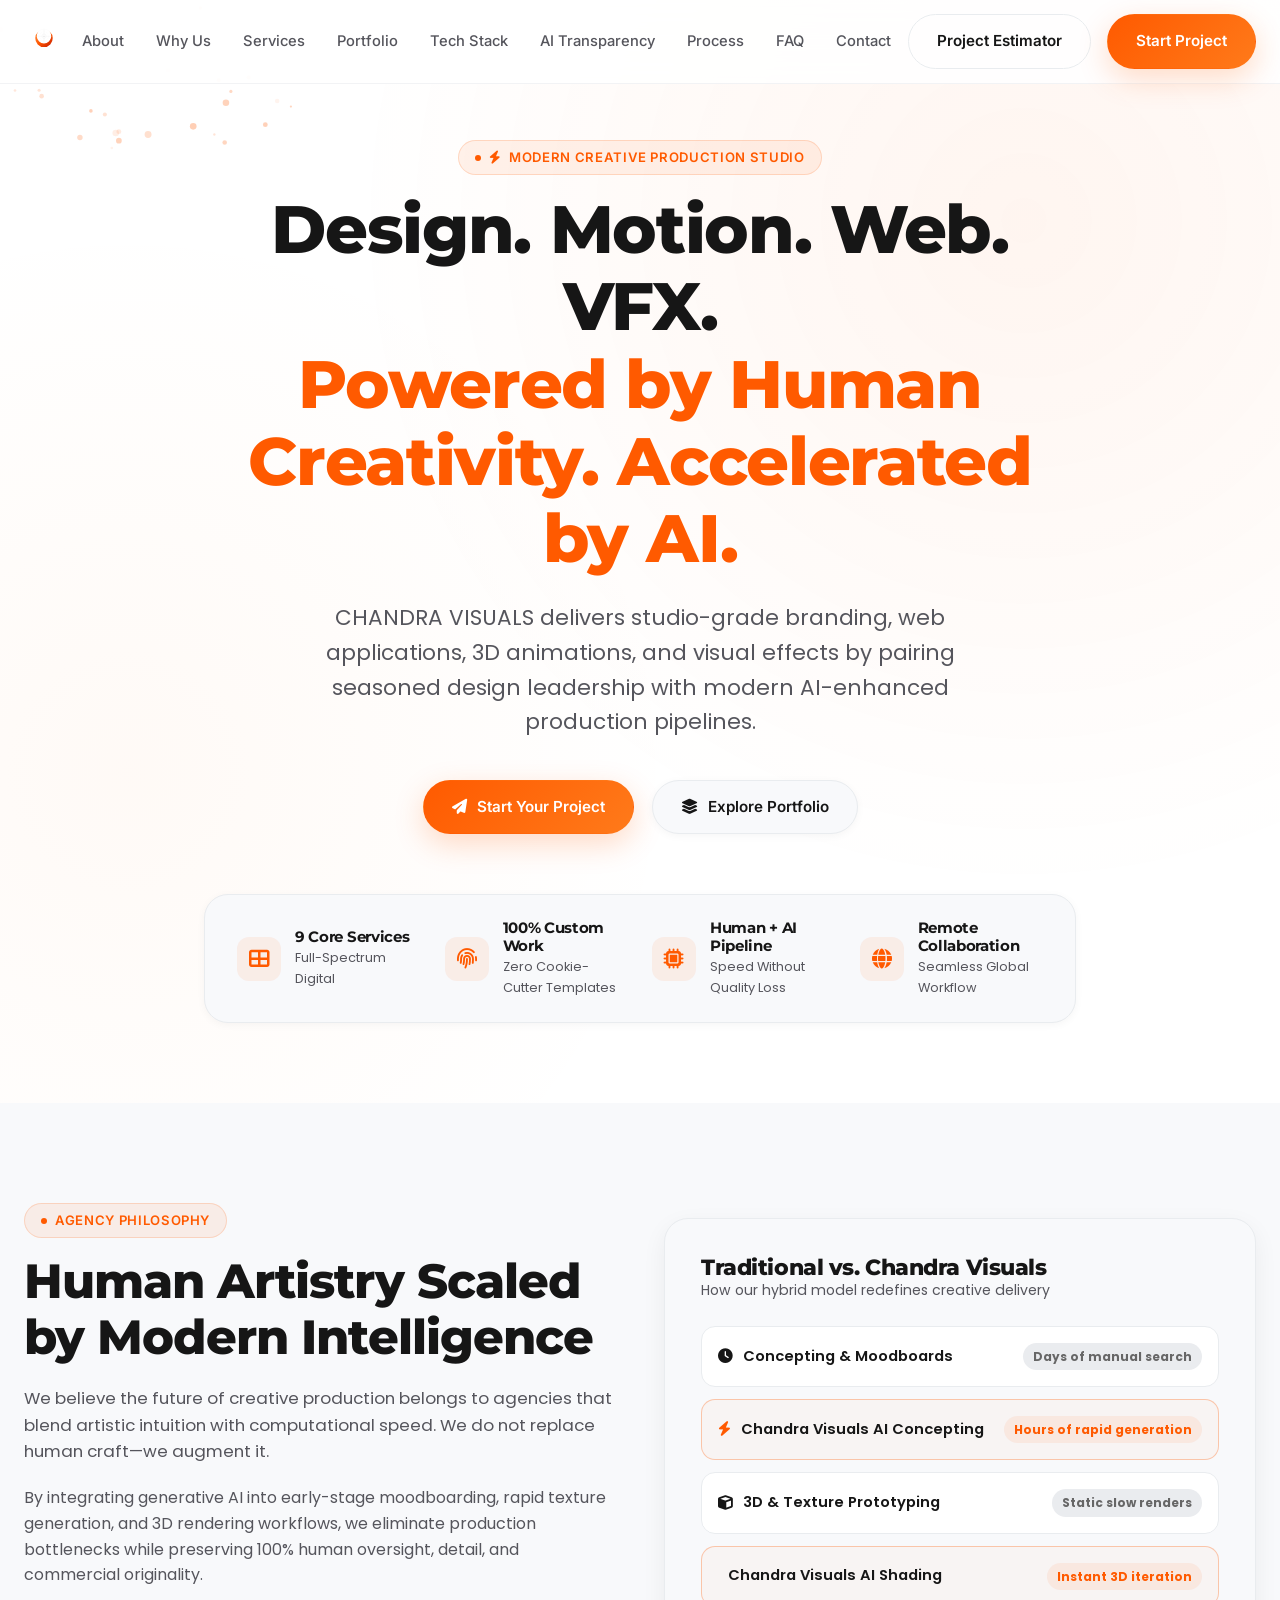
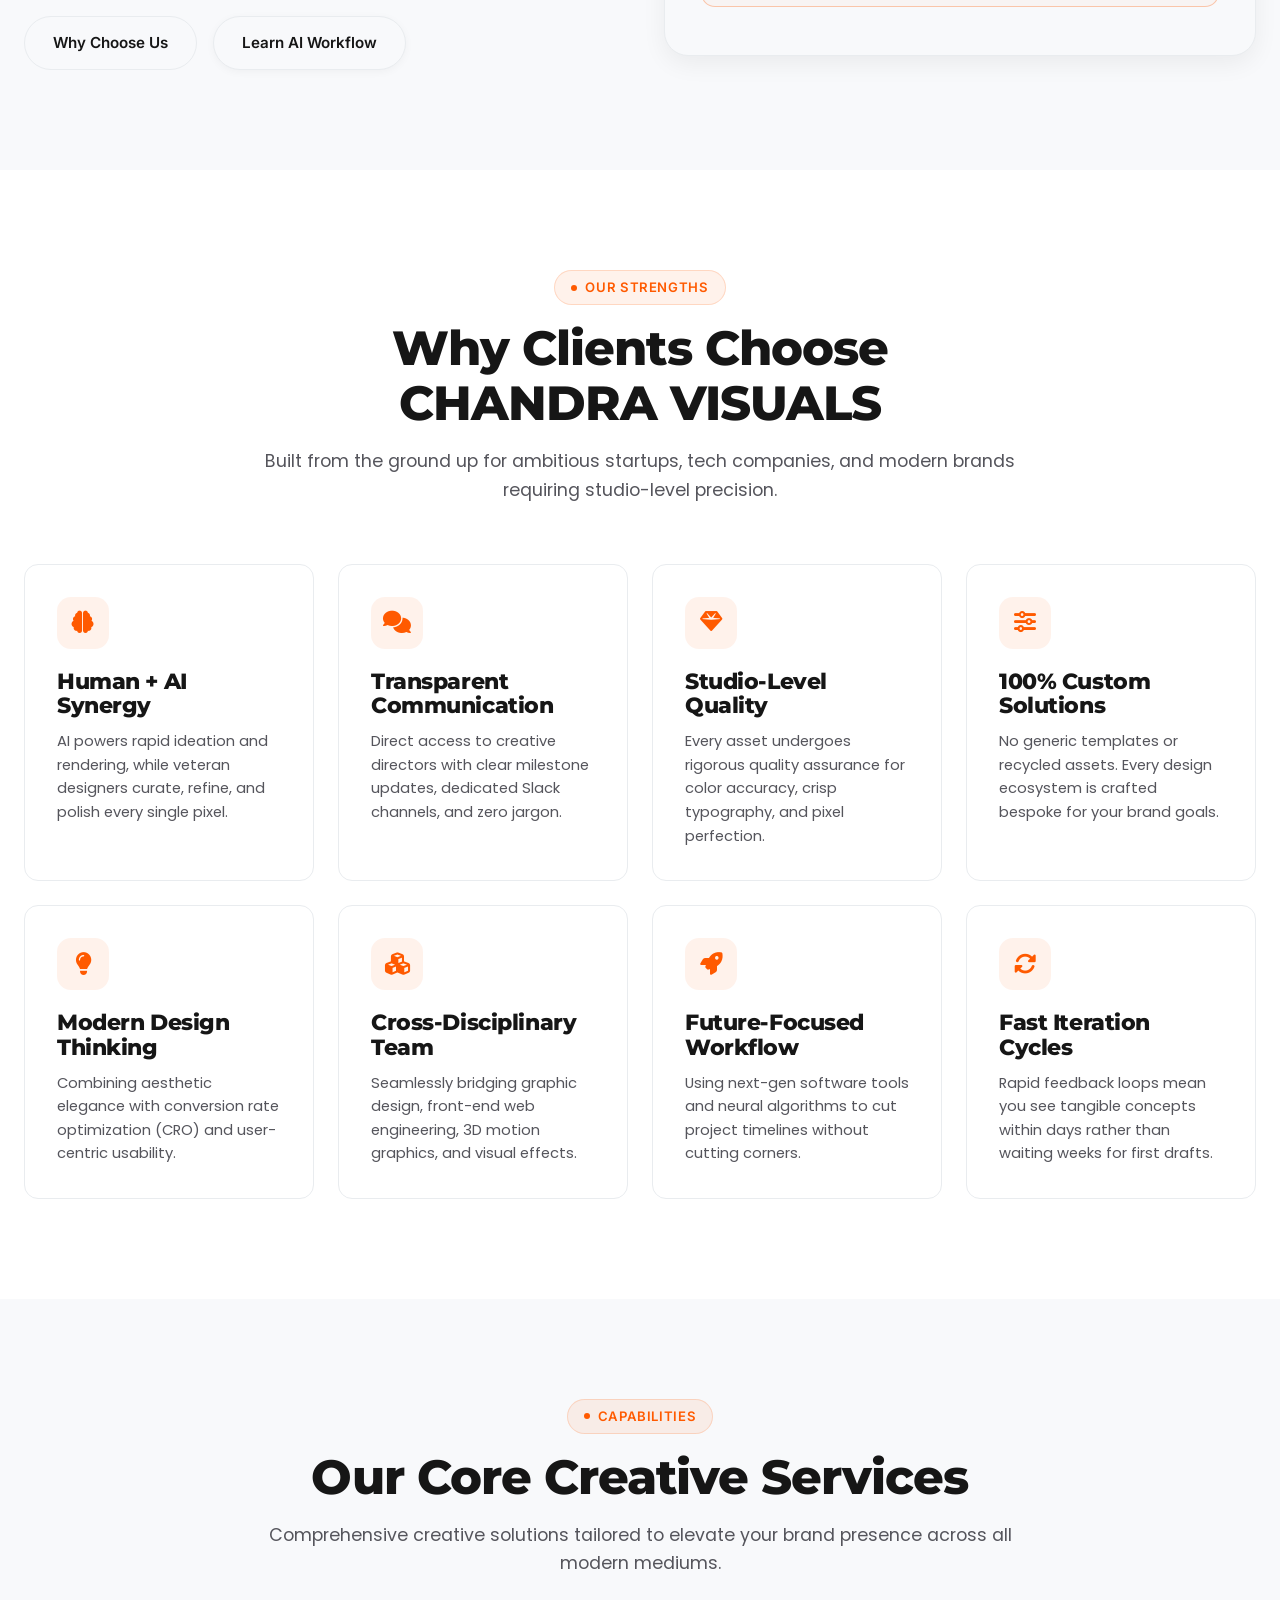
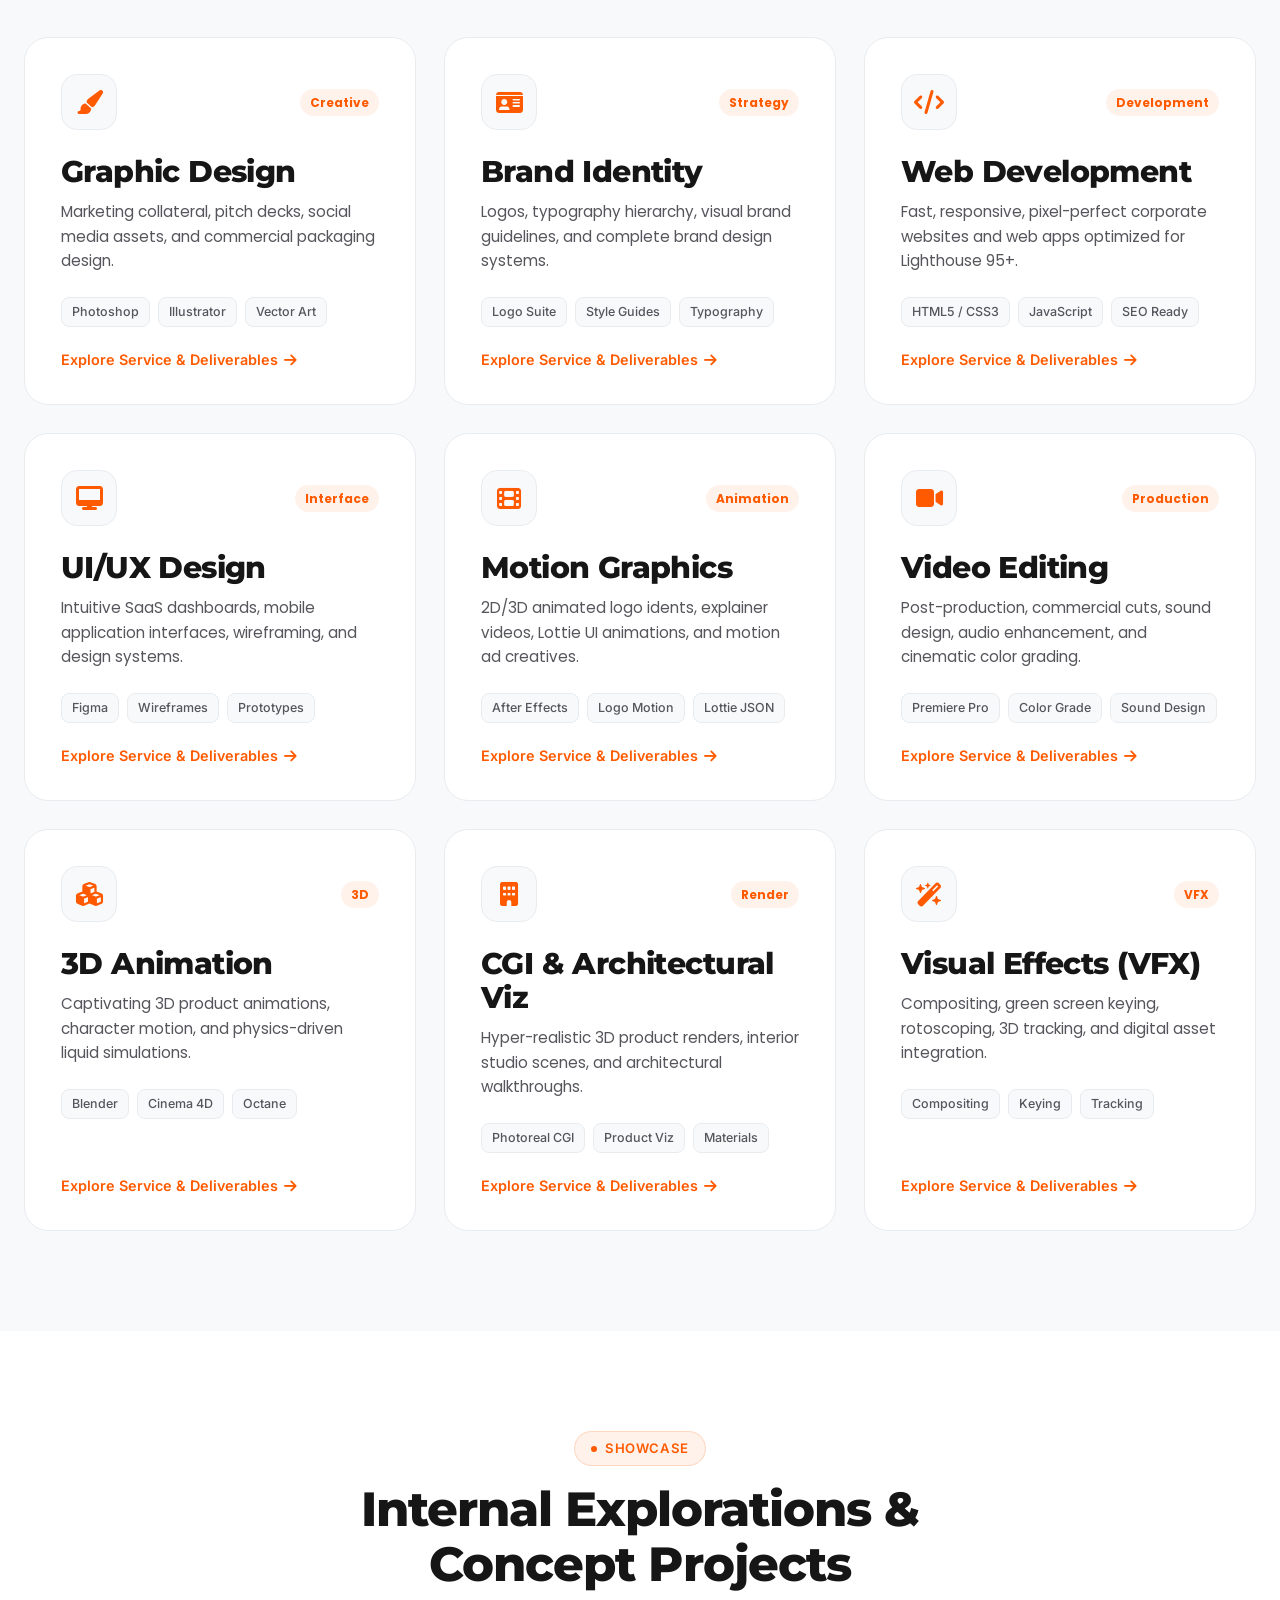
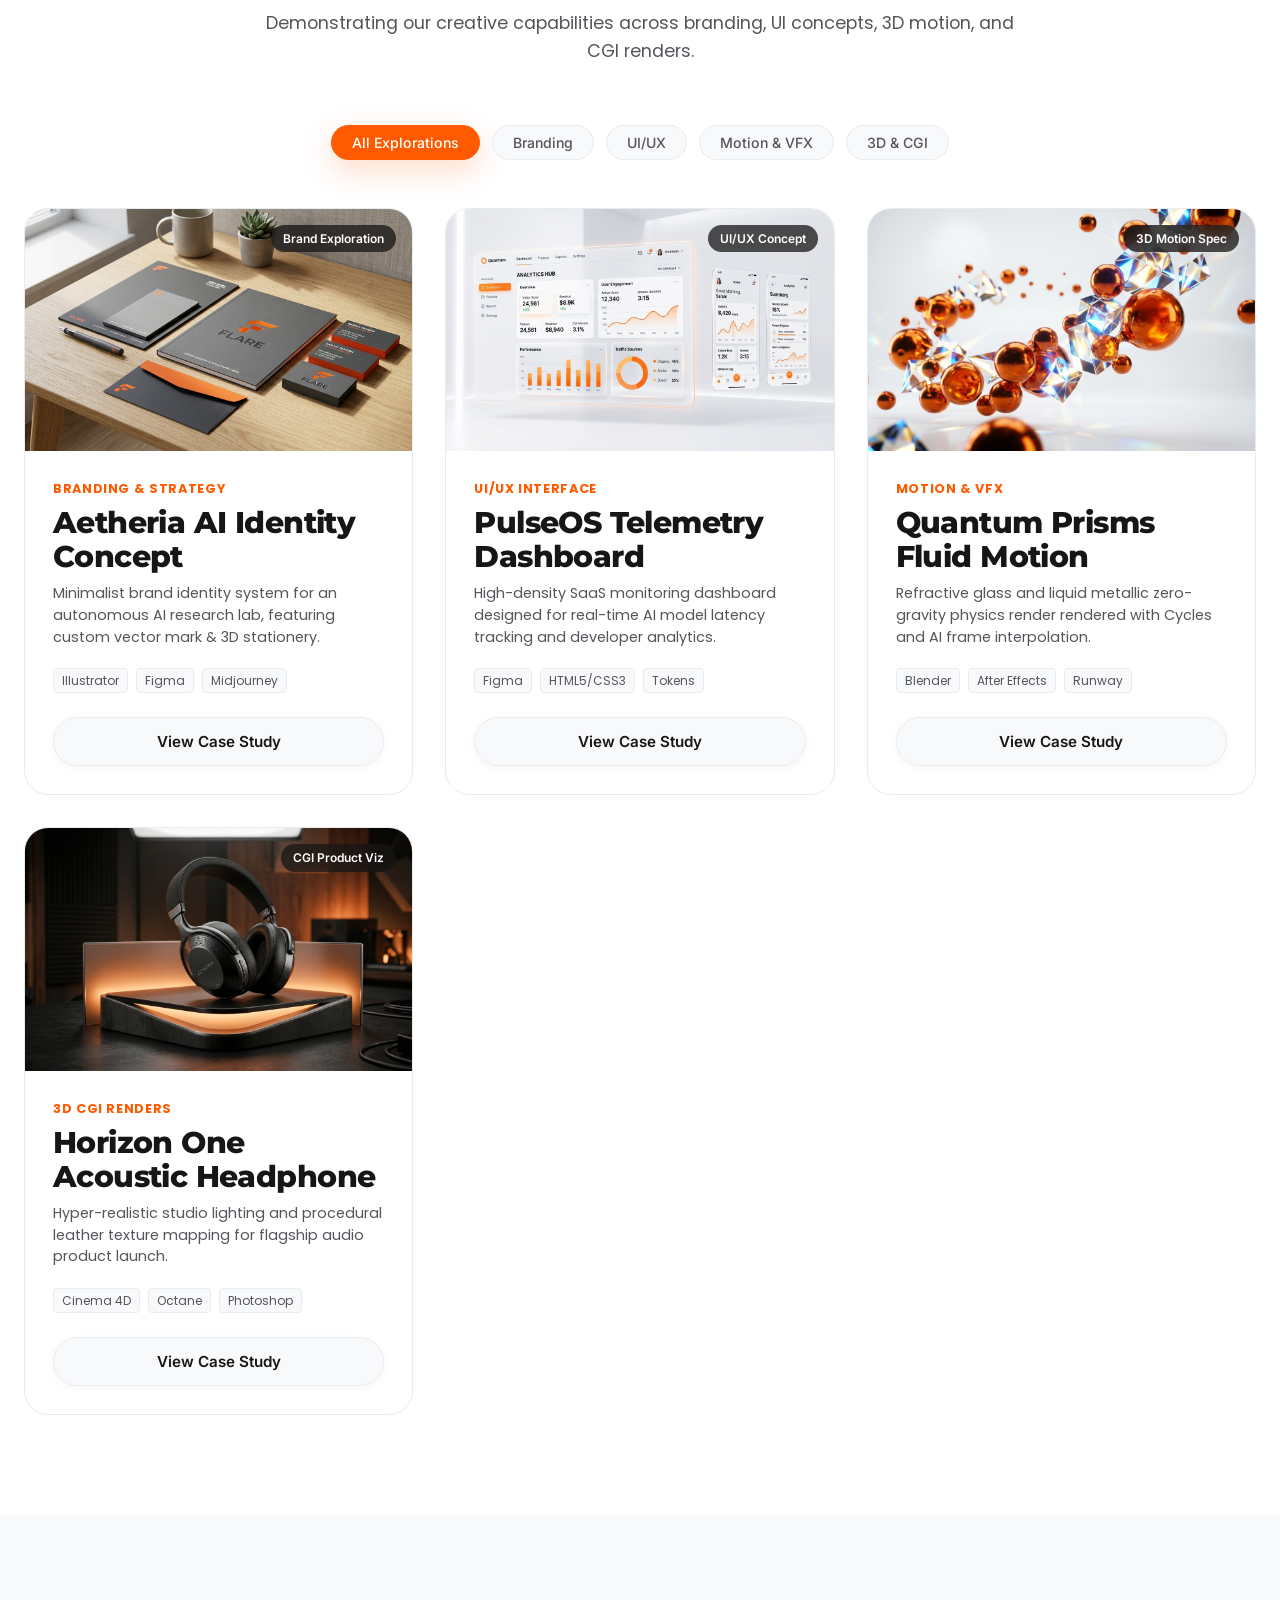
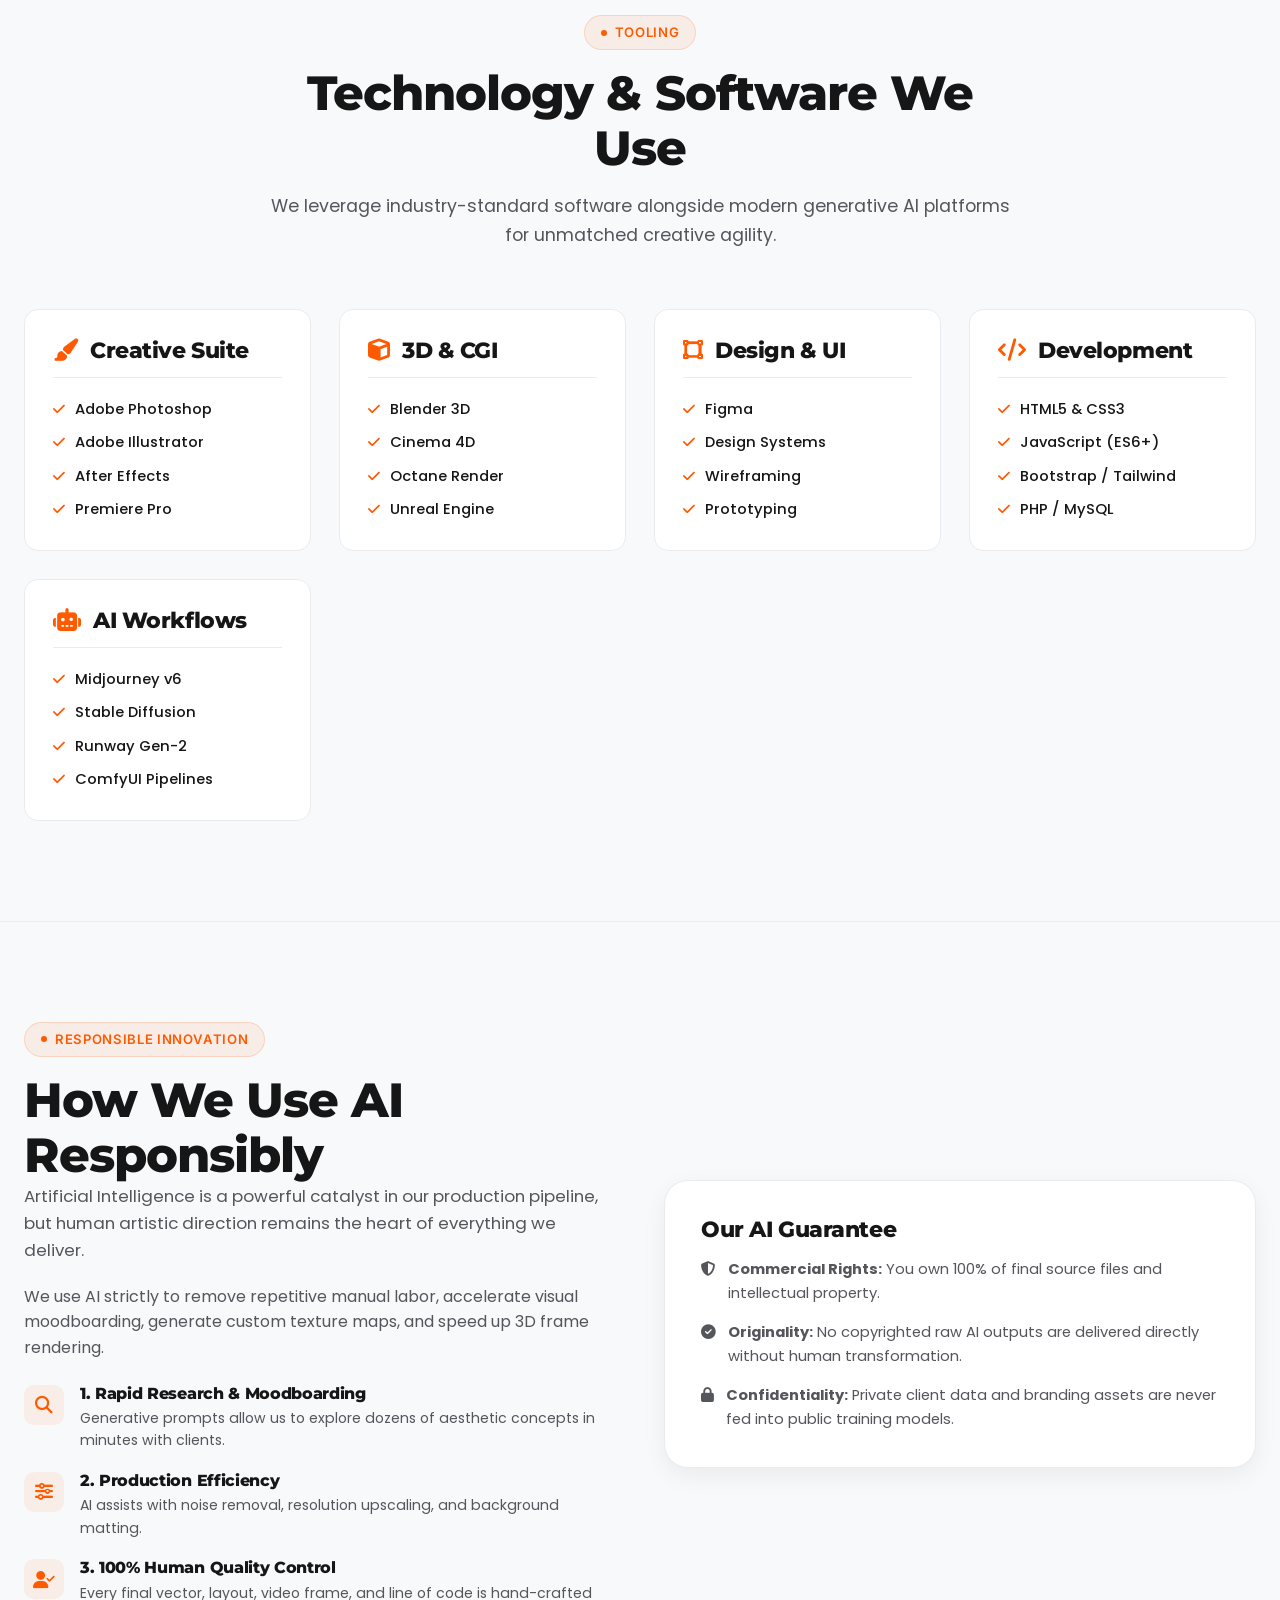
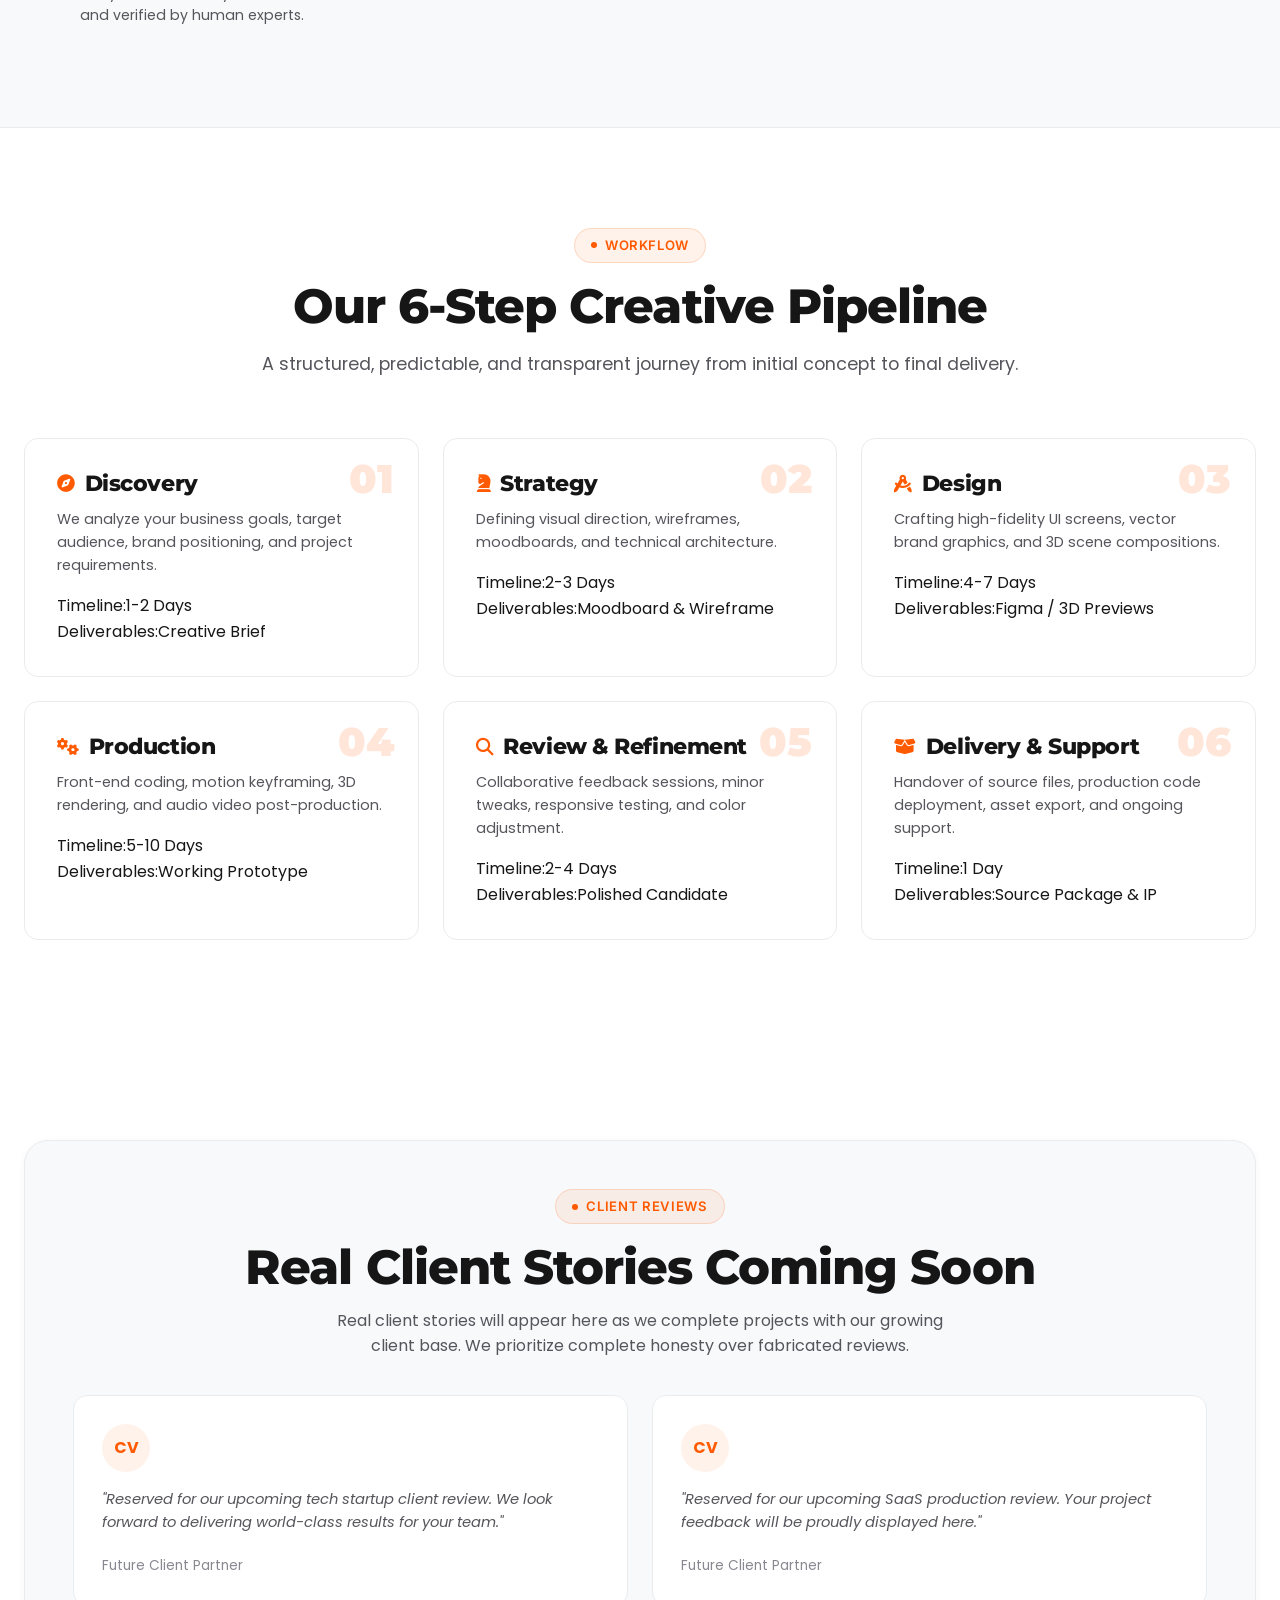
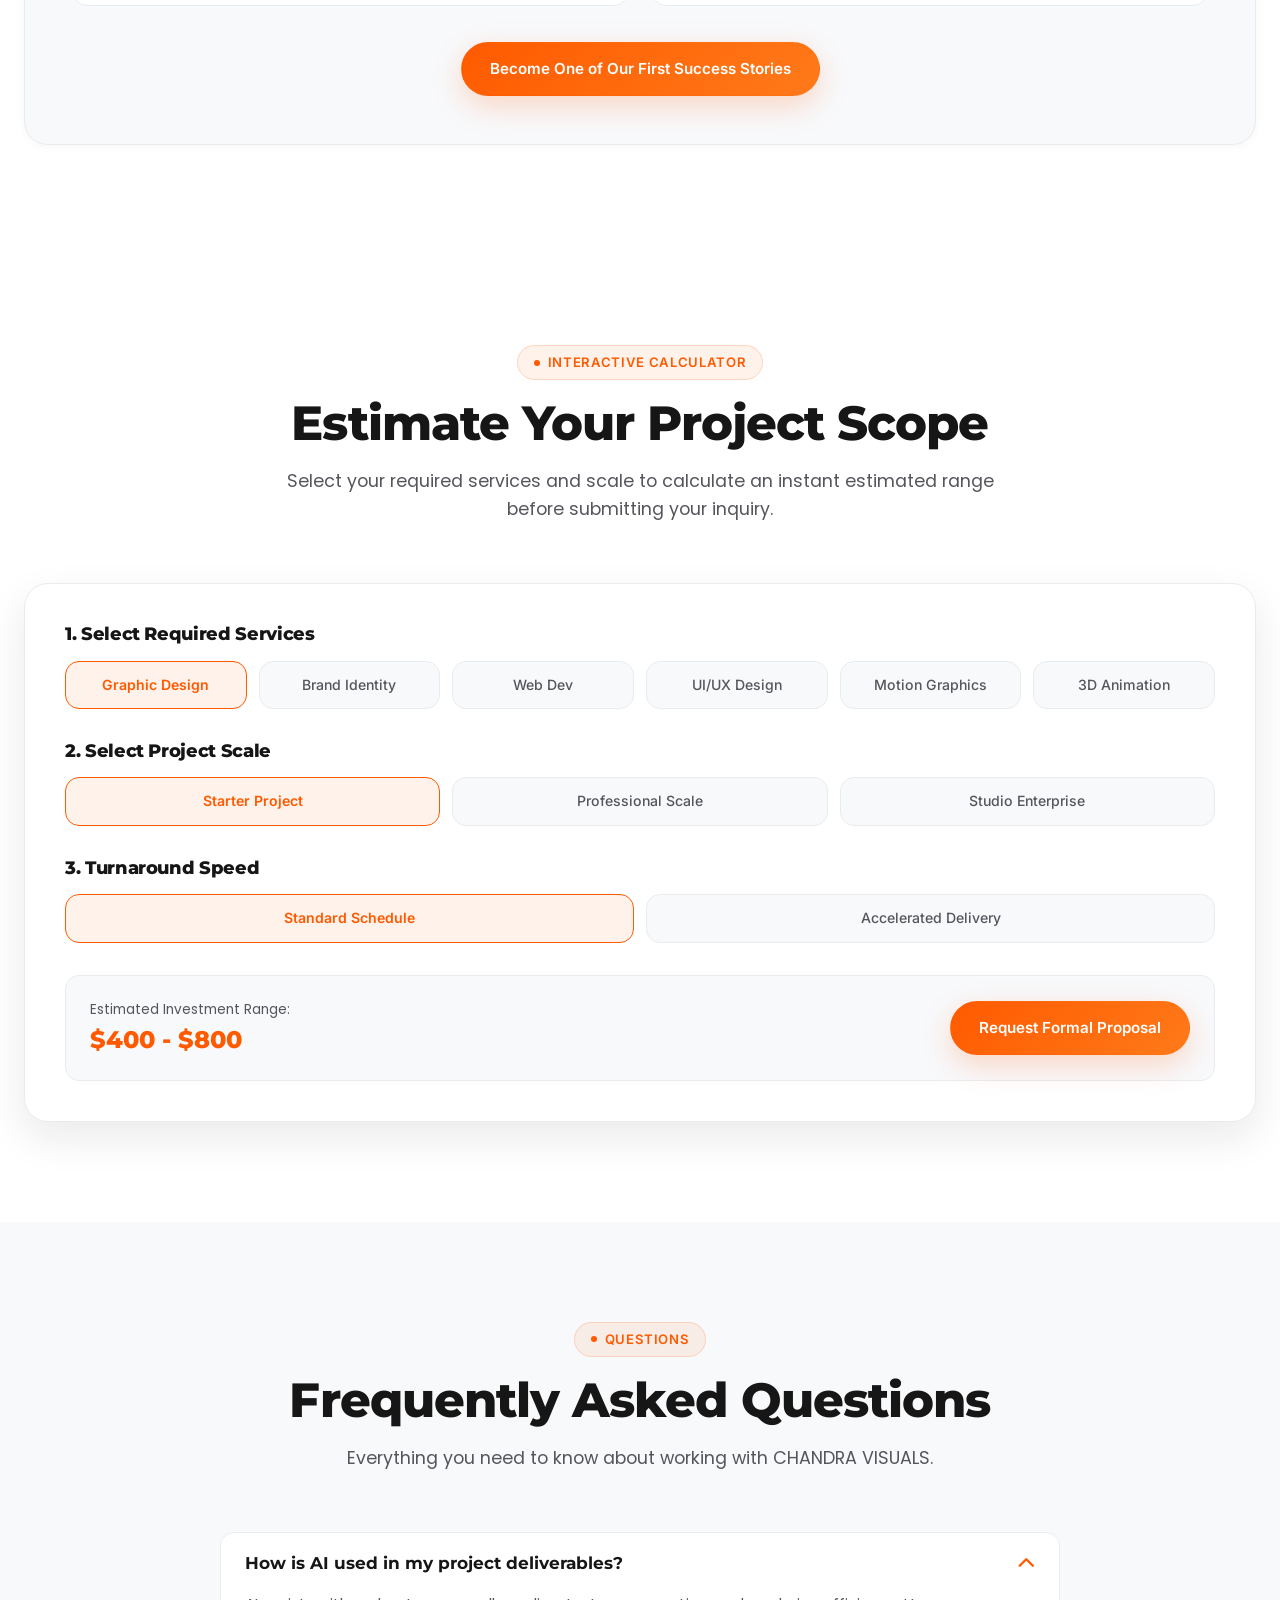
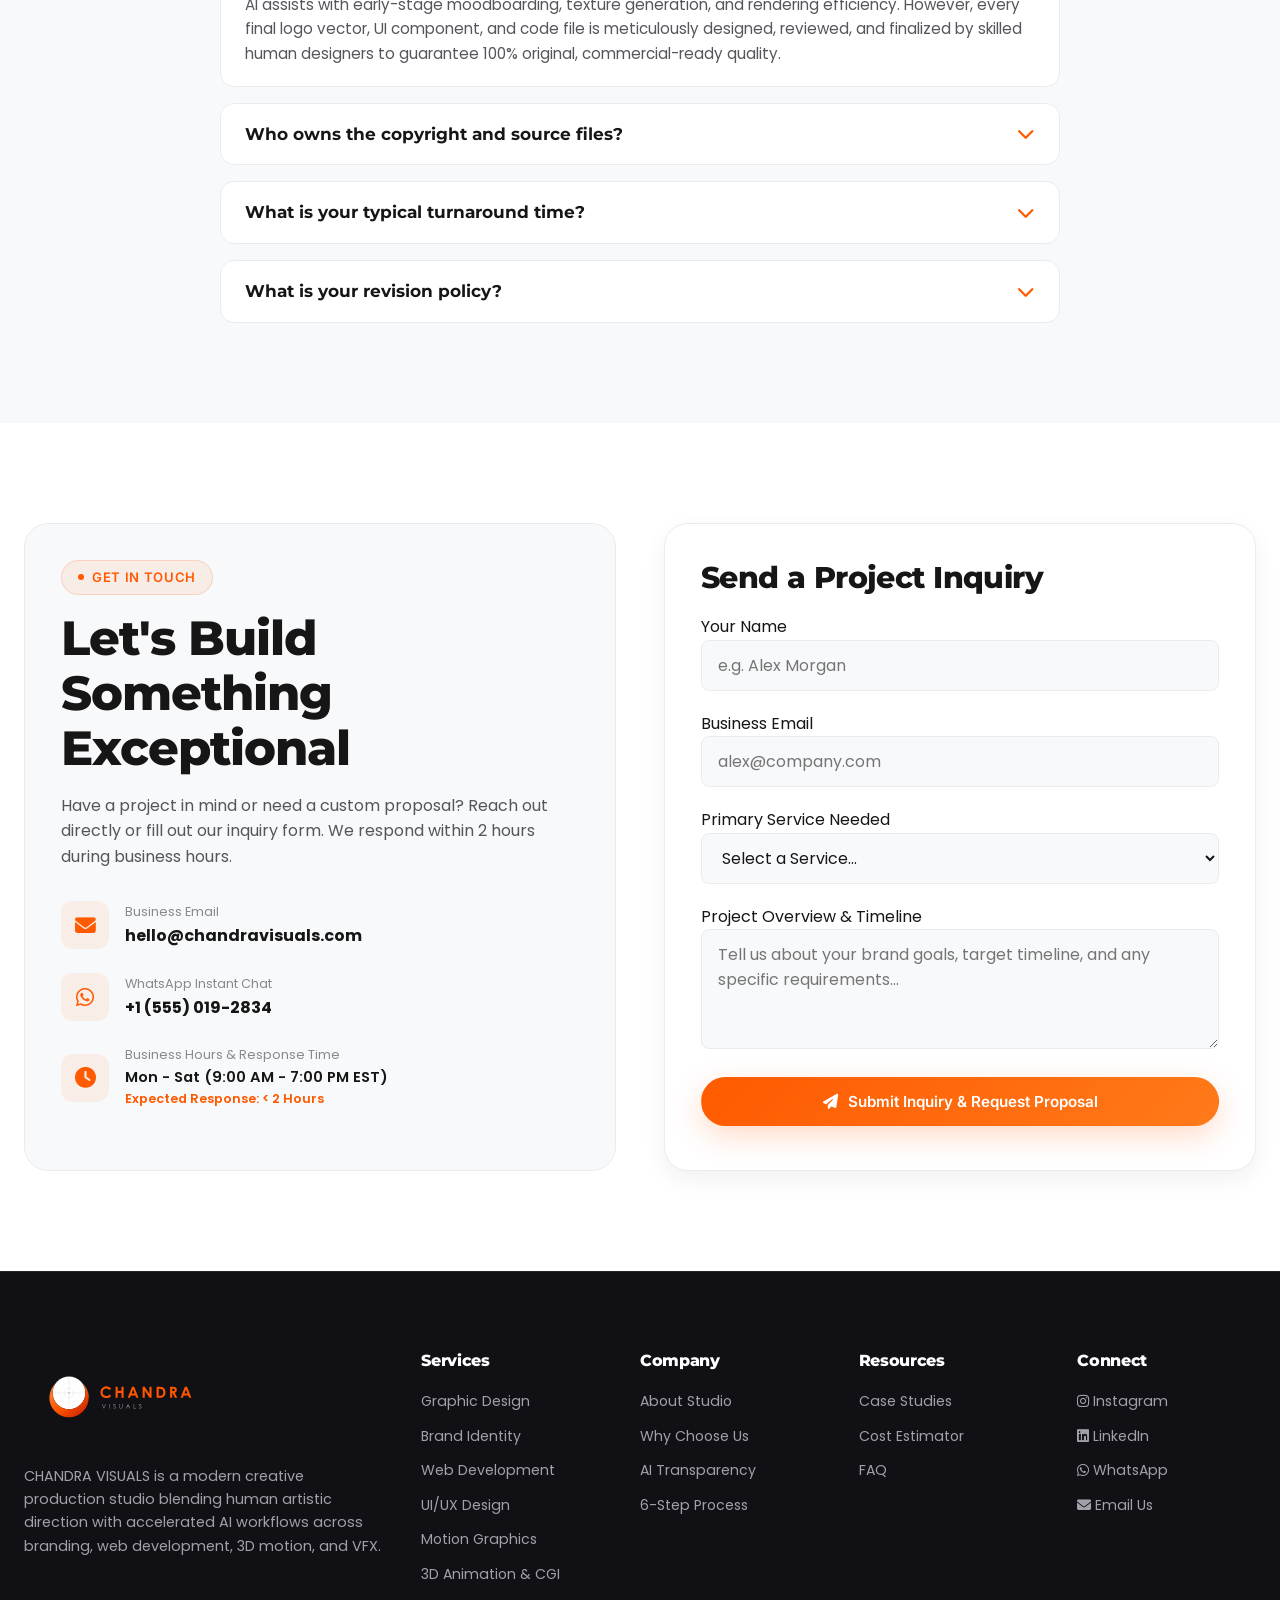
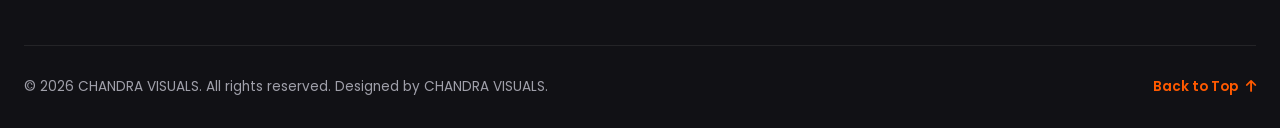
==== commit 94b9da91: "Add files via upload" ====
--- a/index.html
+++ b/index.html
@@ -41,7 +41,37 @@
   <!-- Branded Preloader -->
   <div id="preloader">
     <div class="preloader-logo">
-      <img src="logo/chandra_visuals_logo_horizontal.svg" alt="CHANDRA VISUALS" height="42">
+      <svg viewBox="0 0 440 220" width="180" height="90" fill="none" xmlns="http://www.w3.org/2000/svg">
+        <defs>
+          <linearGradient id="crescent-grad-preload" x1="0%" y1="0%" x2="100%" y2="100%">
+            <stop offset="0%" stop-color="#FF8C3A"/>
+            <stop offset="50%" stop-color="#FF5500"/>
+            <stop offset="100%" stop-color="#C01800"/>
+          </linearGradient>
+          <clipPath id="sphere-clip-preload">
+            <circle cx="110" cy="100" r="40"/>
+          </clipPath>
+        </defs>
+        <g id="emblem_group_preload">
+          <circle cx="110" cy="100" r="40" fill="#ffffff" stroke="rgba(0, 0, 0, 0.08)" stroke-width="1"/>
+          <g clip-path="url(#sphere-clip-preload)" stroke="rgba(0, 0, 0, 0.18)" stroke-width="0.8">
+            <line x1="110" y1="60" x2="110" y2="140"/>
+            <line x1="70" y1="100" x2="150" y2="100"/>
+            <circle cx="110" cy="100" r="12" fill="none"/>
+            <circle cx="110" cy="100" r="24" fill="none" stroke-dasharray="3 3"/>
+            <circle cx="110" cy="100" r="36" fill="none" stroke-dasharray="1 5"/>
+            <circle cx="110" cy="100" r="2" fill="rgba(0, 0, 0, 0.18)"/>
+          </g>
+          <path d="M 78 76 A 48 48 0 1 0 142 76 A 40 40 0 1 1 78 76 Z" fill="url(#crescent-grad-preload)"/>
+          <path d="M 142 76 A 48 48 0 0 1 158 112" stroke="#FFB060" stroke-width="1" fill="none" opacity="0.6"/>
+        </g>
+        <g id="wordmark_chandra_preload">
+          <path d="M213.203125 89.51171875 209.56640625 92.9814453125Q205.85546875 89.06640625 201.216796875 89.06640625Q197.3017578125 89.06640625 194.62060546875 91.73828125Q191.939453125 94.41015625 191.939453125 98.3251953125Q191.939453125 101.052734375 193.126953125 103.16796875Q194.314453125 105.283203125 196.4853515625 106.4892578125Q198.65625 107.6953125 201.3095703125 107.6953125Q203.5732421875 107.6953125 205.447265625 106.85107421875Q207.3212890625 106.0068359375 209.56640625 103.7802734375L213.091796875 107.4541015625Q210.0673828125 110.404296875 207.376953125 111.54541015625Q204.6865234375 112.6865234375 201.2353515625 112.6865234375Q194.87109375 112.6865234375 190.81689453125 108.65087890625Q186.7626953125 104.615234375 186.7626953125 98.306640625Q186.7626953125 94.224609375 188.60888671875 91.0517578125Q190.455078125 87.87890625 193.89697265625 85.94921875Q197.3388671875 84.01953125 201.3095703125 84.01953125Q204.6865234375 84.01953125 207.81298828125 85.4482421875Q210.939453125 86.876953125 213.203125 89.51171875Z M223.81046874999998 84.7060546875H229.07999999999998V95.00390625H238.20890624999998V84.7060546875H243.45988281249998V112.0H238.20890624999998V100.0322265625H229.07999999999998V112.0H223.81046874999998Z M264.06820312499997 84.7060546875H269.33773437499997L279.83968749999997 112.0H274.44027343749997L272.30648437499997 106.3779296875H261.17367187499997L258.94710937499997 112.0H253.5476953125ZM266.74007812499997 91.9423828125 263.10335937499997 101.3125H270.35824218749997Z M289.964609375 84.7060546875H294.937265625L306.6452734375 102.6669921875V84.7060546875H311.8405859375V112.0H306.849375L295.159921875 94.0947265625V112.0H289.964609375Z M324.15496093750005 84.7060546875H330.31511718750005Q336.27117187500005 84.7060546875 339.16570312500005 86.18115234375Q342.06023437500005 87.65625 343.93425781250005 90.9775390625Q345.80828125000005 94.298828125 345.80828125000005 98.7333984375Q345.80828125000005 101.8876953125 344.75994140625005 104.53173828125Q343.71160156250005 107.17578125 341.86541015625005 108.919921875Q340.01921875000005 110.6640625 337.86687500000005 111.33203125Q335.71453125000005 112.0 330.40789062500005 112.0H324.15496093750005ZM329.33171875000005 89.7158203125V106.916015625H331.74382812500005Q335.30632812500005 106.916015625 336.91130859375005 106.099609375Q338.51628906250005 105.283203125 339.53679687500005 103.353515625Q340.55730468750005 101.423828125 340.55730468750005 98.603515625Q340.55730468750005 94.26171875 338.12664062500005 91.8681640625Q335.93718750000005 89.7158203125 331.09441406250005 89.7158203125Z M357.17636718750003 84.7060546875H362.68710937500003Q367.21445312500003 84.7060546875 369.13486328125003 85.51318359375Q371.05527343750003 86.3203125 372.22421875000003 88.1943359375Q373.39316406250003 90.068359375 373.39316406250003 92.62890625Q373.39316406250003 95.3193359375 372.10361328125003 97.12841796875Q370.81406250000003 98.9375 368.21640625000003 99.865234375L374.67343750000003 112.0H368.99570312500003L362.85410156250003 100.4404296875H362.37167968750003V112.0H357.17636718750003ZM362.37167968750003 95.375H364.00449218750003Q366.49082031250003 95.375 367.42783203125003 94.7255859375Q368.36484375000003 94.076171875 368.36484375000003 92.5732421875Q368.36484375000003 91.6826171875 367.90097656250003 91.02392578125Q367.43710937500003 90.365234375 366.65781250000003 90.07763671875Q365.87851562500003 89.7900390625 363.80039062500003 89.7900390625H362.37167968750003Z M393.259296875 84.7060546875H398.528828125L409.03078125 112.0H403.6313671875L401.497578125 106.3779296875H390.364765625L388.138203125 112.0H382.7387890625ZM395.931171875 91.9423828125 392.294453125 101.3125H399.5493359375Z" fill="#FF5500"/>
+        </g>
+        <g id="wordmark_visuals_preload">
+          <path d="M190.49072265625 127.22607421875H191.66259765625L195.2294921875 135.5537109375L198.8623046875 127.22607421875H200.0341796875L195.3466796875 138.0H195.1123046875Z M208.589453125 127.22607421875H209.66611328125V138.0H208.589453125Z M217.92109375 135.9931640625 218.83662109375 135.44384765625Q219.80341796875 137.2236328125 221.0705078125 137.2236328125Q221.6125 137.2236328125 222.08857421875 136.970947265625Q222.5646484375 136.71826171875 222.813671875 136.29345703125Q223.0626953125 135.86865234375 223.0626953125 135.392578125Q223.0626953125 134.8505859375 222.696484375 134.33056640625Q222.19111328125 133.61279296875 220.85078125 132.60205078125Q219.503125 131.583984375 219.17353515625 131.1298828125Q218.60224609375 130.3681640625 218.60224609375 129.48193359375Q218.60224609375 128.77880859375 218.93916015625 128.2001953125Q219.27607421875 127.62158203125 219.887646484375 127.288330078125Q220.49921875 126.955078125 221.2169921875 126.955078125Q221.9787109375 126.955078125 222.641552734375 127.332275390625Q223.30439453125 127.70947265625 224.044140625 128.72021484375L223.165234375 129.38671875Q222.55732421875 128.5810546875 222.128857421875 128.32470703125Q221.700390625 128.068359375 221.19501953125 128.068359375Q220.5431640625 128.068359375 220.129345703125 128.4638671875Q219.71552734375 128.859375 219.71552734375 129.43798828125Q219.71552734375 129.78955078125 219.86201171875 130.119140625Q220.00849609375 130.44873046875 220.3966796875 130.8369140625Q220.60908203125 131.0419921875 221.78828125 131.91357421875Q223.18720703125 132.9462890625 223.7072265625 133.751953125Q224.22724609375 134.5576171875 224.22724609375 135.37060546875Q224.22724609375 136.54248046875 223.337353515625 137.40673828125Q222.4474609375 138.27099609375 221.173046875 138.27099609375Q220.1916015625 138.27099609375 219.39326171875 137.747314453125Q218.594921875 137.2236328125 217.92109375 135.9931640625Z M233.44169921875 127.22607421875H234.518359375V133.72998046875Q234.518359375 134.88720703125 234.5623046875 135.1728515625Q234.64287109375 135.81005859375 234.93583984375 136.238525390625Q235.22880859375 136.6669921875 235.83671875 136.956298828125Q236.44462890625 137.24560546875 237.05986328125 137.24560546875Q237.59453125 137.24560546875 238.08525390625 137.0185546875Q238.5759765625 136.79150390625 238.90556640625 136.388671875Q239.23515625 135.98583984375 239.38896484375 135.41455078125Q239.498828125 135.00439453125 239.498828125 133.72998046875V127.22607421875H240.57548828125V133.72998046875Q240.57548828125 135.1728515625 240.293505859375 136.062744140625Q240.0115234375 136.95263671875 239.165576171875 137.61181640625Q238.31962890625 138.27099609375 237.11845703125 138.27099609375Q235.81474609375 138.27099609375 234.8845703125 137.6484375Q233.95439453125 137.02587890625 233.639453125 136.00048828125Q233.44169921875 135.37060546875 233.44169921875 133.72998046875Z M254.5287109375 127.22607421875 259.553125 138.0H258.3958984375L256.70400390625 134.455078125H252.06044921875L250.37587890625 138.0H249.17470703125L254.2650390625 127.22607421875ZM254.396875 129.51123046875 252.54384765625 133.4150390625H256.2279296875Z M268.123046875 127.22607421875H269.20703125V136.9599609375H273.34521484375V138.0H268.123046875Z M280.8384765625 135.9931640625 281.75400390625 135.44384765625Q282.72080078125 137.2236328125 283.987890625 137.2236328125Q284.5298828125 137.2236328125 285.00595703125 136.970947265625Q285.48203125 136.71826171875 285.7310546875 136.29345703125Q285.980078125 135.86865234375 285.980078125 135.392578125Q285.980078125 134.8505859375 285.6138671875 134.33056640625Q285.10849609375 133.61279296875 283.7681640625 132.60205078125Q282.4205078125 131.583984375 282.09091796875 131.1298828125Q281.51962890625 130.3681640625 281.51962890625 129.48193359375Q281.51962890625 128.77880859375 281.85654296875 128.2001953125Q282.19345703125 127.62158203125 282.805029296875 127.288330078125Q283.4166015625 126.955078125 284.134375 126.955078125Q284.89609375 126.955078125 285.558935546875 127.332275390625Q286.22177734375 127.70947265625 286.9615234375 128.72021484375L286.0826171875 129.38671875Q285.47470703125 128.5810546875 285.046240234375 128.32470703125Q284.6177734375 128.068359375 284.11240234375 128.068359375Q283.460546875 128.068359375 283.046728515625 128.4638671875Q282.63291015625 128.859375 282.63291015625 129.43798828125Q282.63291015625 129.78955078125 282.77939453125 130.119140625Q282.92587890625 130.44873046875 283.3140625 130.8369140625Q283.52646484375 131.0419921875 284.7056640625 131.91357421875Q286.10458984375 132.9462890625 286.624609375 133.751953125Q287.14462890625 134.5576171875 287.14462890625 135.37060546875Q287.14462890625 136.54248046875 286.254736328125 137.40673828125Q285.36484375 138.27099609375 284.0904296875 138.27099609375Q283.108984375 138.27099609375 282.31064453125 137.747314453125Q281.5123046875 137.2236328125 280.8384765625 135.9931640625Z" fill="#55555c"/>
+        </g>
+      </svg>
     </div>
     <div class="preloader-spinner"></div>
     <p class="preloader-msg">Crafting Visual Excellence...</p>
@@ -50,9 +80,35 @@
   <!-- Header & Navigation Bar -->
   <header class="navbar">
     <div class="container nav-container">
-      <!-- Logo Only (Emblem Icon - No Wordmark) -->
+      <!-- 100% Inline Emblem SVG Logo (Never breaks on any server/host!) -->
       <a href="#hero" class="brand-logo" aria-label="CHANDRA VISUALS Home">
-        <img src="logo/chandra_visuals_logo_emblem.svg" alt="CHANDRA VISUALS Emblem" height="40">
+        <svg viewBox="0 0 220 220" width="40" height="40" fill="none" xmlns="http://www.w3.org/2000/svg">
+          <defs>
+            <linearGradient id="crescent-grad-nav" x1="0%" y1="0%" x2="100%" y2="100%">
+              <stop offset="0%" stop-color="#FF8C3A"/>
+              <stop offset="50%" stop-color="#FF5500"/>
+              <stop offset="100%" stop-color="#C01800"/>
+            </linearGradient>
+            <clipPath id="sphere-clip-nav">
+              <circle cx="110" cy="100" r="40"/>
+            </clipPath>
+          </defs>
+          <g id="tracking_sphere_nav">
+            <circle cx="110" cy="100" r="40" fill="#ffffff" stroke="rgba(0, 0, 0, 0.08)" stroke-width="1"/>
+          </g>
+          <g id="vfx_crosshairs_nav" clip-path="url(#sphere-clip-nav)" stroke="rgba(0, 0, 0, 0.18)" stroke-width="0.8">
+            <line x1="110" y1="60" x2="110" y2="140"/>
+            <line x1="70" y1="100" x2="150" y2="100"/>
+            <circle cx="110" cy="100" r="12" fill="none"/>
+            <circle cx="110" cy="100" r="24" fill="none" stroke-dasharray="3 3"/>
+            <circle cx="110" cy="100" r="36" fill="none" stroke-dasharray="1 5"/>
+            <circle cx="110" cy="100" r="2" fill="rgba(0, 0, 0, 0.18)"/>
+          </g>
+          <g id="crescent_moon_nav">
+            <path d="M 78 76 A 48 48 0 1 0 142 76 A 40 40 0 1 1 78 76 Z" fill="url(#crescent-grad-nav)"/>
+            <path d="M 142 76 A 48 48 0 0 1 158 112" stroke="#FFB060" stroke-width="1" fill="none" opacity="0.6"/>
+          </g>
+        </svg>
       </a>
       <nav class="nav-links">
         <a href="#about" class="nav-link">About</a>
@@ -79,7 +135,11 @@
   <div class="mobile-drawer">
     <div class="drawer-content">
       <div class="drawer-header">
-        <img src="logo/chandra_visuals_logo_emblem.svg" alt="CHANDRA VISUALS Emblem" height="36">
+        <svg viewBox="0 0 220 220" width="36" height="36" fill="none" xmlns="http://www.w3.org/2000/svg">
+          <use href="#crescent_moon_nav"/>
+          <use href="#tracking_sphere_nav"/>
+          <use href="#vfx_crosshairs_nav"/>
+        </svg>
         <button class="drawer-close" aria-label="Close Menu">&times;</button>
       </div>
       <div class="drawer-nav">
@@ -974,8 +1034,38 @@
     <div class="container">
       <div class="footer-grid">
         <div class="footer-brand">
-          <!-- Clean Horizontal Logo in Footer (Original Vector Colors) -->
-          <img src="logo/chandra_visuals_logo_horizontal.svg" alt="CHANDRA VISUALS" height="38">
+          <!-- 100% Inline Horizontal Vector SVG Logo (Guaranteed to NEVER 404!) -->
+          <svg viewBox="0 0 440 220" width="180" height="90" fill="none" xmlns="http://www.w3.org/2000/svg">
+            <defs>
+              <linearGradient id="crescent-grad-foot" x1="0%" y1="0%" x2="100%" y2="100%">
+                <stop offset="0%" stop-color="#FF8C3A"/>
+                <stop offset="50%" stop-color="#FF5500"/>
+                <stop offset="100%" stop-color="#C01800"/>
+              </linearGradient>
+              <clipPath id="sphere-clip-foot">
+                <circle cx="110" cy="100" r="40"/>
+              </clipPath>
+            </defs>
+            <g id="emblem_group_foot">
+              <circle cx="110" cy="100" r="40" fill="#ffffff" stroke="rgba(0, 0, 0, 0.08)" stroke-width="1"/>
+              <g clip-path="url(#sphere-clip-foot)" stroke="rgba(0, 0, 0, 0.18)" stroke-width="0.8">
+                <line x1="110" y1="60" x2="110" y2="140"/>
+                <line x1="70" y1="100" x2="150" y2="100"/>
+                <circle cx="110" cy="100" r="12" fill="none"/>
+                <circle cx="110" cy="100" r="24" fill="none" stroke-dasharray="3 3"/>
+                <circle cx="110" cy="100" r="36" fill="none" stroke-dasharray="1 5"/>
+                <circle cx="110" cy="100" r="2" fill="rgba(0, 0, 0, 0.18)"/>
+              </g>
+              <path d="M 78 76 A 48 48 0 1 0 142 76 A 40 40 0 1 1 78 76 Z" fill="url(#crescent-grad-foot)"/>
+              <path d="M 142 76 A 48 48 0 0 1 158 112" stroke="#FFB060" stroke-width="1" fill="none" opacity="0.6"/>
+            </g>
+            <g id="wordmark_chandra_foot">
+              <path d="M213.203125 89.51171875 209.56640625 92.9814453125Q205.85546875 89.06640625 201.216796875 89.06640625Q197.3017578125 89.06640625 194.62060546875 91.73828125Q191.939453125 94.41015625 191.939453125 98.3251953125Q191.939453125 101.052734375 193.126953125 103.16796875Q194.314453125 105.283203125 196.4853515625 106.4892578125Q198.65625 107.6953125 201.3095703125 107.6953125Q203.5732421875 107.6953125 205.447265625 106.85107421875Q207.3212890625 106.0068359375 209.56640625 103.7802734375L213.091796875 107.4541015625Q210.0673828125 110.404296875 207.376953125 111.54541015625Q204.6865234375 112.6865234375 201.2353515625 112.6865234375Q194.87109375 112.6865234375 190.81689453125 108.65087890625Q186.7626953125 104.615234375 186.7626953125 98.306640625Q186.7626953125 94.224609375 188.60888671875 91.0517578125Q190.455078125 87.87890625 193.89697265625 85.94921875Q197.3388671875 84.01953125 201.3095703125 84.01953125Q204.6865234375 84.01953125 207.81298828125 85.4482421875Q210.939453125 86.876953125 213.203125 89.51171875Z M223.81046874999998 84.7060546875H229.07999999999998V95.00390625H238.20890624999998V84.7060546875H243.45988281249998V112.0H238.20890624999998V100.0322265625H229.07999999999998V112.0H223.81046874999998Z M264.06820312499997 84.7060546875H269.33773437499997L279.83968749999997 112.0H274.44027343749997L272.30648437499997 106.3779296875H261.17367187499997L258.94710937499997 112.0H253.5476953125ZM266.74007812499997 91.9423828125 263.10335937499997 101.3125H270.35824218749997Z M289.964609375 84.7060546875H294.937265625L306.6452734375 102.6669921875V84.7060546875H311.8405859375V112.0H306.849375L295.159921875 94.0947265625V112.0H289.964609375Z M324.15496093750005 84.7060546875H330.31511718750005Q336.27117187500005 84.7060546875 339.16570312500005 86.18115234375Q342.06023437500005 87.65625 343.93425781250005 90.9775390625Q345.80828125000005 94.298828125 345.80828125000005 98.7333984375Q345.80828125000005 101.8876953125 344.75994140625005 104.53173828125Q343.71160156250005 107.17578125 341.86541015625005 108.919921875Q340.01921875000005 110.6640625 337.86687500000005 111.33203125Q335.71453125000005 112.0 330.40789062500005 112.0H324.15496093750005ZM329.33171875000005 89.7158203125V106.916015625H331.74382812500005Q335.30632812500005 106.916015625 336.91130859375005 106.099609375Q338.51628906250005 105.283203125 339.53679687500005 103.353515625Q340.55730468750005 101.423828125 340.55730468750005 98.603515625Q340.55730468750005 94.26171875 338.12664062500005 91.8681640625Q335.93718750000005 89.7158203125 331.09441406250005 89.7158203125Z M357.17636718750003 84.7060546875H362.68710937500003Q367.21445312500003 84.7060546875 369.13486328125003 85.51318359375Q371.05527343750003 86.3203125 372.22421875000003 88.1943359375Q373.39316406250003 90.068359375 373.39316406250003 92.62890625Q373.39316406250003 95.3193359375 372.10361328125003 97.12841796875Q370.81406250000003 98.9375 368.21640625000003 99.865234375L374.67343750000003 112.0H368.99570312500003L362.85410156250003 100.4404296875H362.37167968750003V112.0H357.17636718750003ZM362.37167968750003 95.375H364.00449218750003Q366.49082031250003 95.375 367.42783203125003 94.7255859375Q368.36484375000003 94.076171875 368.36484375000003 92.5732421875Q368.36484375000003 91.6826171875 367.90097656250003 91.02392578125Q367.43710937500003 90.365234375 366.65781250000003 90.07763671875Q365.87851562500003 89.7900390625 363.80039062500003 89.7900390625H362.37167968750003Z M393.259296875 84.7060546875H398.528828125L409.03078125 112.0H403.6313671875L401.497578125 106.3779296875H390.364765625L388.138203125 112.0H382.7387890625ZM395.931171875 91.9423828125 392.294453125 101.3125H399.5493359375Z" fill="#FF5500"/>
+            </g>
+            <g id="wordmark_visuals_foot">
+              <path d="M190.49072265625 127.22607421875H191.66259765625L195.2294921875 135.5537109375L198.8623046875 127.22607421875H200.0341796875L195.3466796875 138.0H195.1123046875Z M208.589453125 127.22607421875H209.66611328125V138.0H208.589453125Z M217.92109375 135.9931640625 218.83662109375 135.44384765625Q219.80341796875 137.2236328125 221.0705078125 137.2236328125Q221.6125 137.2236328125 222.08857421875 136.970947265625Q222.5646484375 136.71826171875 222.813671875 136.29345703125Q223.0626953125 135.86865234375 223.0626953125 135.392578125Q223.0626953125 134.8505859375 222.696484375 134.33056640625Q222.19111328125 133.61279296875 220.85078125 132.60205078125Q219.503125 131.583984375 219.17353515625 131.1298828125Q218.60224609375 130.3681640625 218.60224609375 129.48193359375Q218.60224609375 128.77880859375 218.93916015625 128.2001953125Q219.27607421875 127.62158203125 219.887646484375 127.288330078125Q220.49921875 126.955078125 221.2169921875 126.955078125Q221.9787109375 126.955078125 222.641552734375 127.332275390625Q223.30439453125 127.70947265625 224.044140625 128.72021484375L223.165234375 129.38671875Q222.55732421875 128.5810546875 222.128857421875 128.32470703125Q221.700390625 128.068359375 221.19501953125 128.068359375Q220.5431640625 128.068359375 220.129345703125 128.4638671875Q219.71552734375 128.859375 219.71552734375 129.43798828125Q219.71552734375 129.78955078125 219.86201171875 130.119140625Q220.00849609375 130.44873046875 220.3966796875 130.8369140625Q220.60908203125 131.0419921875 221.78828125 131.91357421875Q223.18720703125 132.9462890625 223.7072265625 133.751953125Q224.22724609375 134.5576171875 224.22724609375 135.37060546875Q224.22724609375 136.54248046875 223.337353515625 137.40673828125Q222.4474609375 138.27099609375 221.173046875 138.27099609375Q220.1916015625 138.27099609375 219.39326171875 137.747314453125Q218.594921875 137.2236328125 217.92109375 135.9931640625Z M233.44169921875 127.22607421875H234.518359375V133.72998046875Q234.518359375 134.88720703125 234.5623046875 135.1728515625Q234.64287109375 135.81005859375 234.93583984375 136.238525390625Q235.22880859375 136.6669921875 235.83671875 136.956298828125Q236.44462890625 137.24560546875 237.05986328125 137.24560546875Q237.59453125 137.24560546875 238.08525390625 137.0185546875Q238.5759765625 136.79150390625 238.90556640625 136.388671875Q239.23515625 135.98583984375 239.38896484375 135.41455078125Q239.498828125 135.00439453125 239.498828125 133.72998046875V127.22607421875H240.57548828125V133.72998046875Q240.57548828125 135.1728515625 240.293505859375 136.062744140625Q240.0115234375 136.95263671875 239.165576171875 137.61181640625Q238.31962890625 138.27099609375 237.11845703125 138.27099609375Q235.81474609375 138.27099609375 234.8845703125 137.6484375Q233.95439453125 137.02587890625 233.639453125 136.00048828125Q233.44169921875 135.37060546875 233.44169921875 133.72998046875Z M254.5287109375 127.22607421875 259.553125 138.0H258.3958984375L256.70400390625 134.455078125H252.06044921875L250.37587890625 138.0H249.17470703125L254.2650390625 127.22607421875ZM254.396875 129.51123046875 252.54384765625 133.4150390625H256.2279296875Z M268.123046875 127.22607421875H269.20703125V136.9599609375H273.34521484375V138.0H268.123046875Z M280.8384765625 135.9931640625 281.75400390625 135.44384765625Q282.72080078125 137.2236328125 283.987890625 137.2236328125Q284.5298828125 137.2236328125 285.00595703125 136.970947265625Q285.48203125 136.71826171875 285.7310546875 136.29345703125Q285.980078125 135.86865234375 285.980078125 135.392578125Q285.980078125 134.8505859375 285.6138671875 134.33056640625Q285.10849609375 133.61279296875 283.7681640625 132.60205078125Q282.4205078125 131.583984375 282.09091796875 131.1298828125Q281.51962890625 130.3681640625 281.51962890625 129.48193359375Q281.51962890625 128.77880859375 281.85654296875 128.2001953125Q282.19345703125 127.62158203125 282.805029296875 127.288330078125Q283.4166015625 126.955078125 284.134375 126.955078125Q284.89609375 126.955078125 285.558935546875 127.332275390625Q286.22177734375 127.70947265625 286.9615234375 128.72021484375L286.0826171875 129.38671875Q285.47470703125 128.5810546875 285.046240234375 128.32470703125Q284.6177734375 128.068359375 284.11240234375 128.068359375Q283.460546875 128.068359375 283.046728515625 128.4638671875Q282.63291015625 128.859375 282.63291015625 129.43798828125Q282.63291015625 129.78955078125 282.77939453125 130.119140625Q282.92587890625 130.44873046875 283.3140625 130.8369140625Q283.52646484375 131.0419921875 284.7056640625 131.91357421875Q286.10458984375 132.9462890625 286.624609375 133.751953125Q287.14462890625 134.5576171875 287.14462890625 135.37060546875Q287.14462890625 136.54248046875 286.254736328125 137.40673828125Q285.36484375 138.27099609375 284.0904296875 138.27099609375Q283.108984375 138.27099609375 282.31064453125 137.747314453125Q281.5123046875 137.2236328125 280.8384765625 135.9931640625Z" fill="#A0A0AA"/>
+            </g>
+          </svg>
           <p style="margin-top:16px;">
             CHANDRA VISUALS is a modern creative production studio blending human artistic direction with accelerated AI workflows across branding, web development, 3D motion, and VFX.
           </p>
